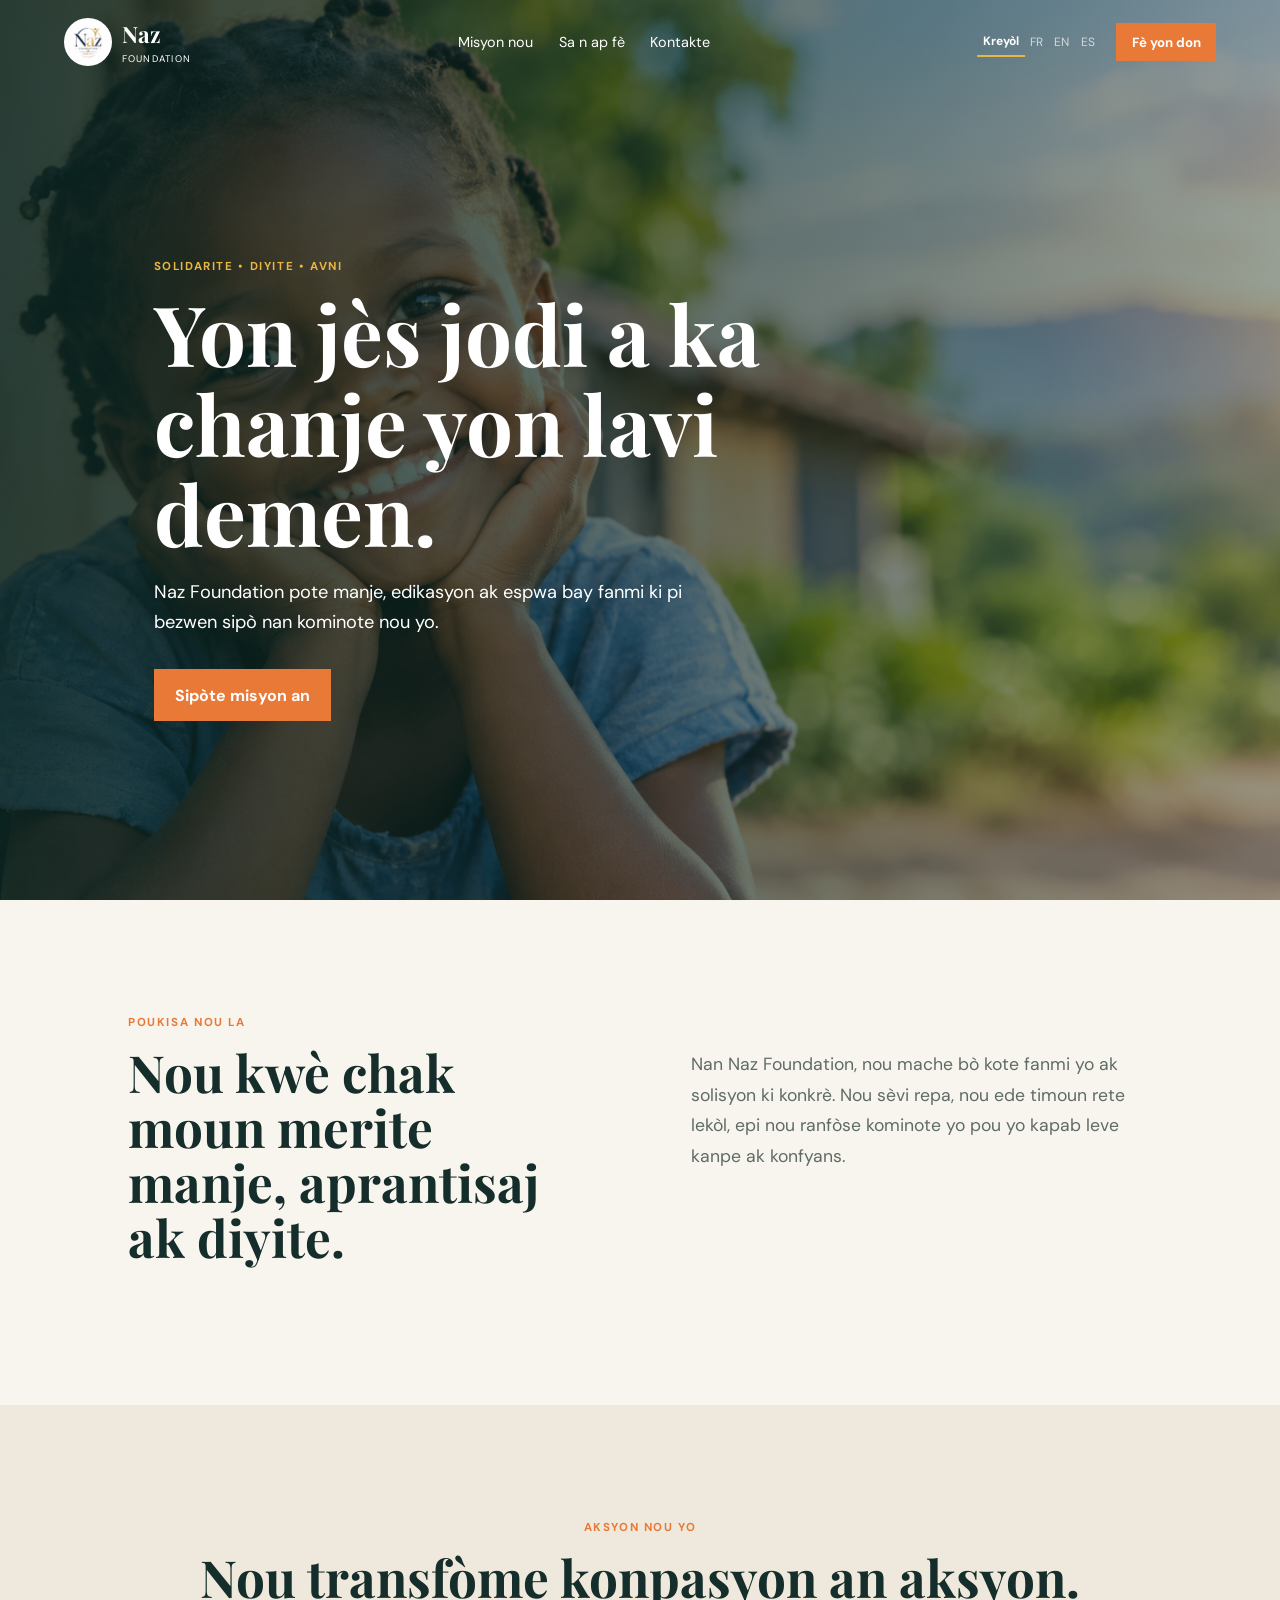
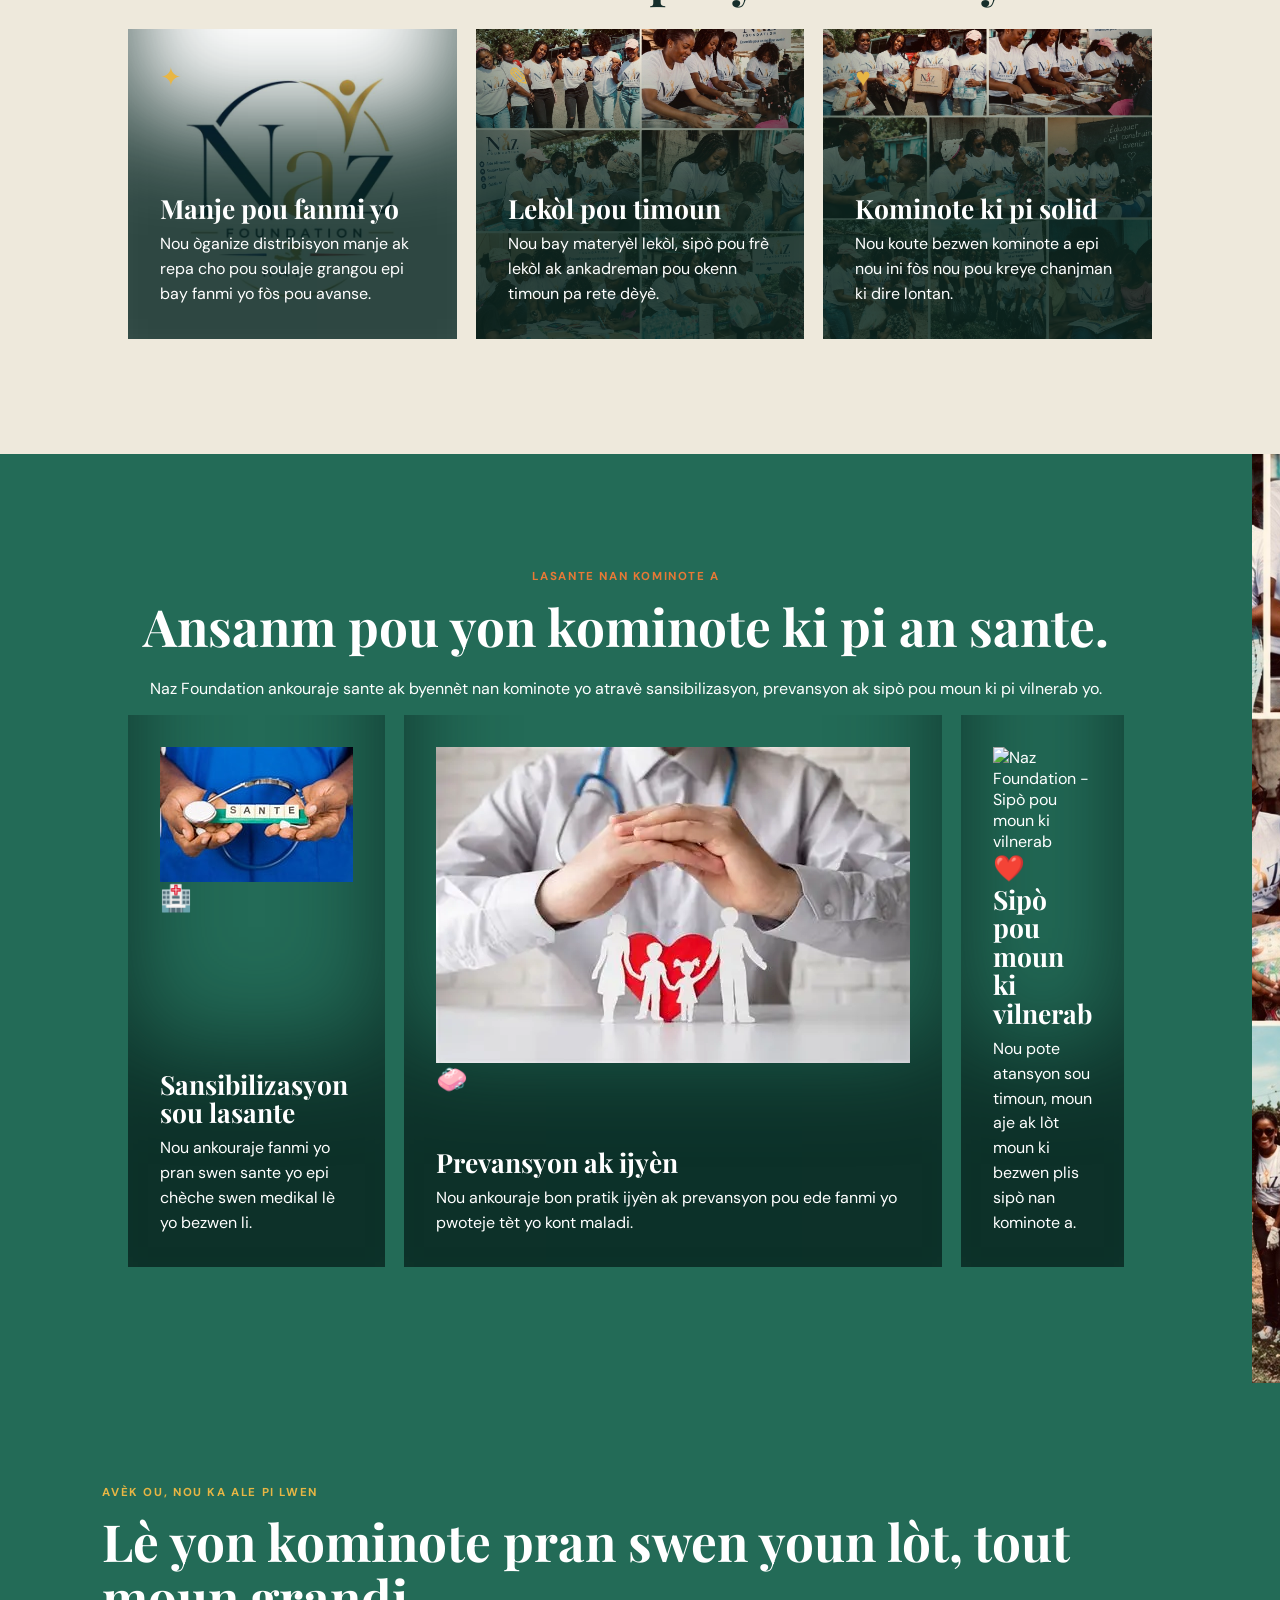
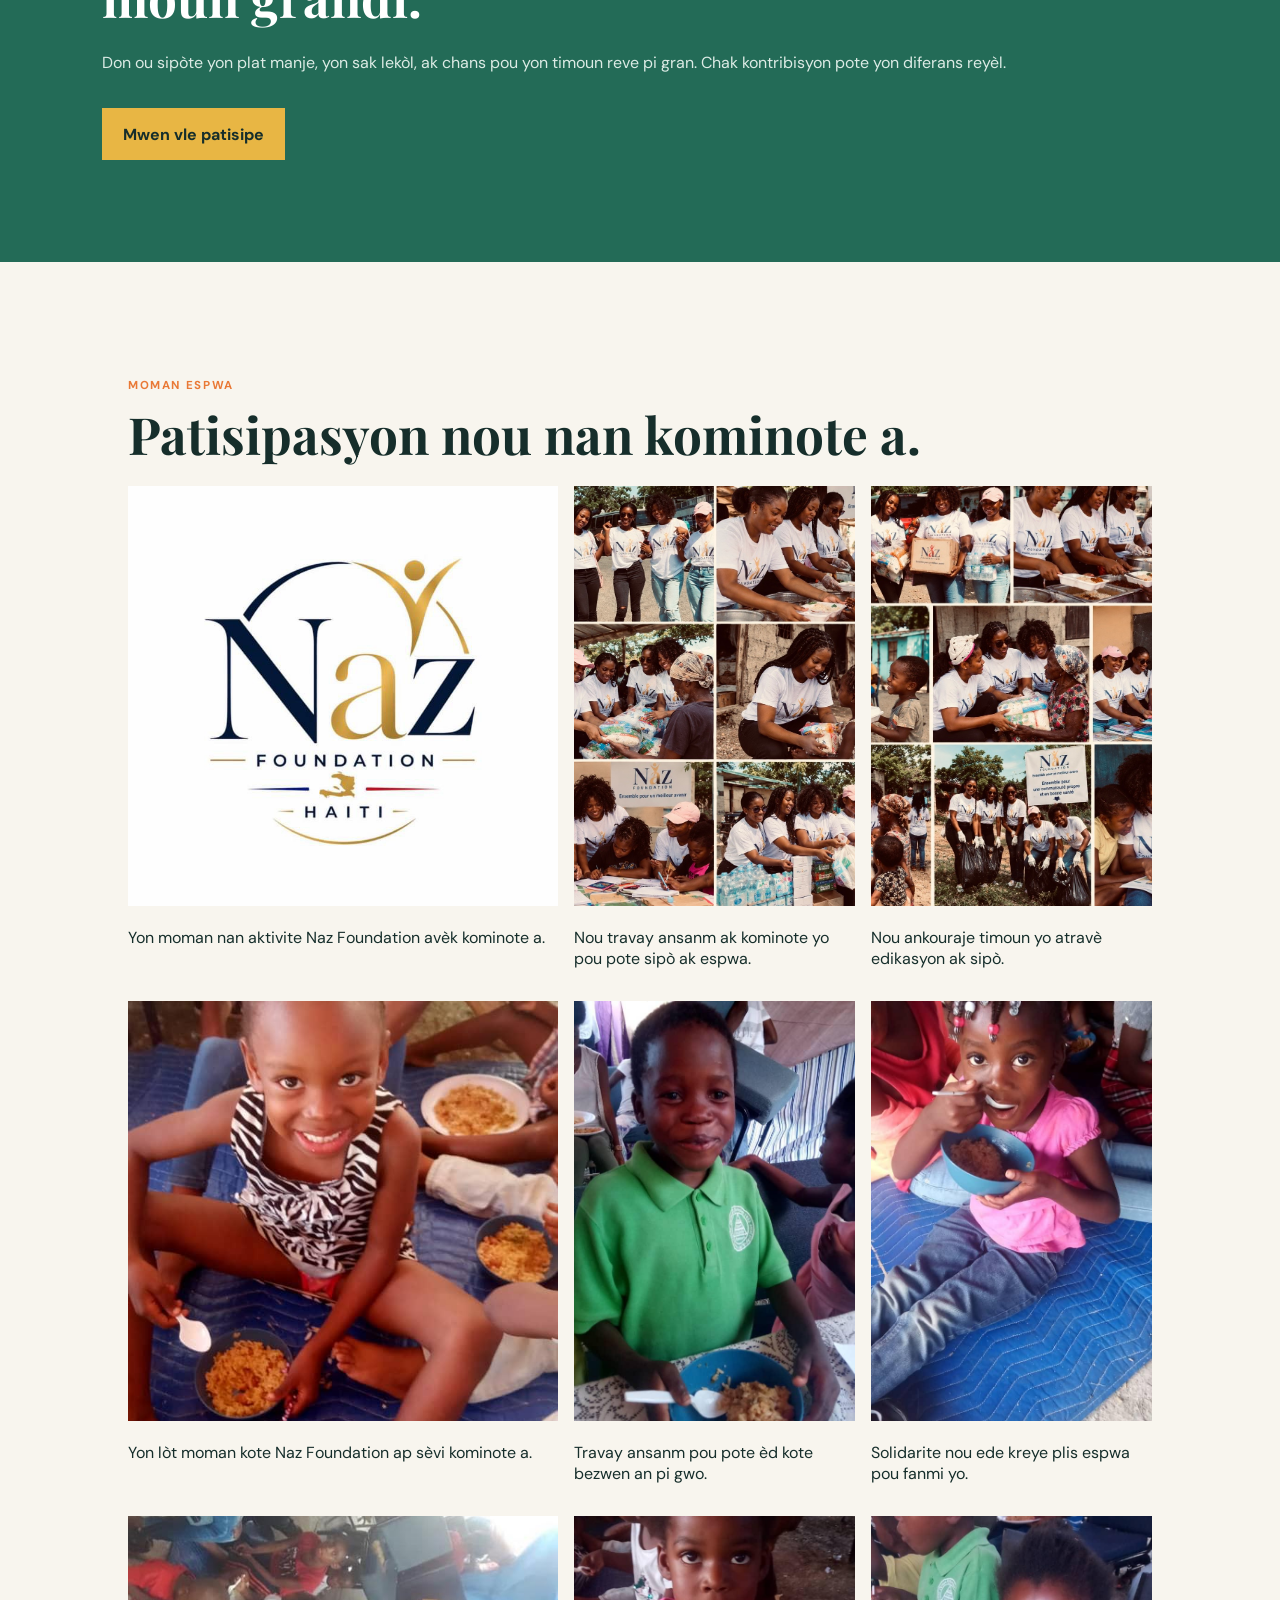
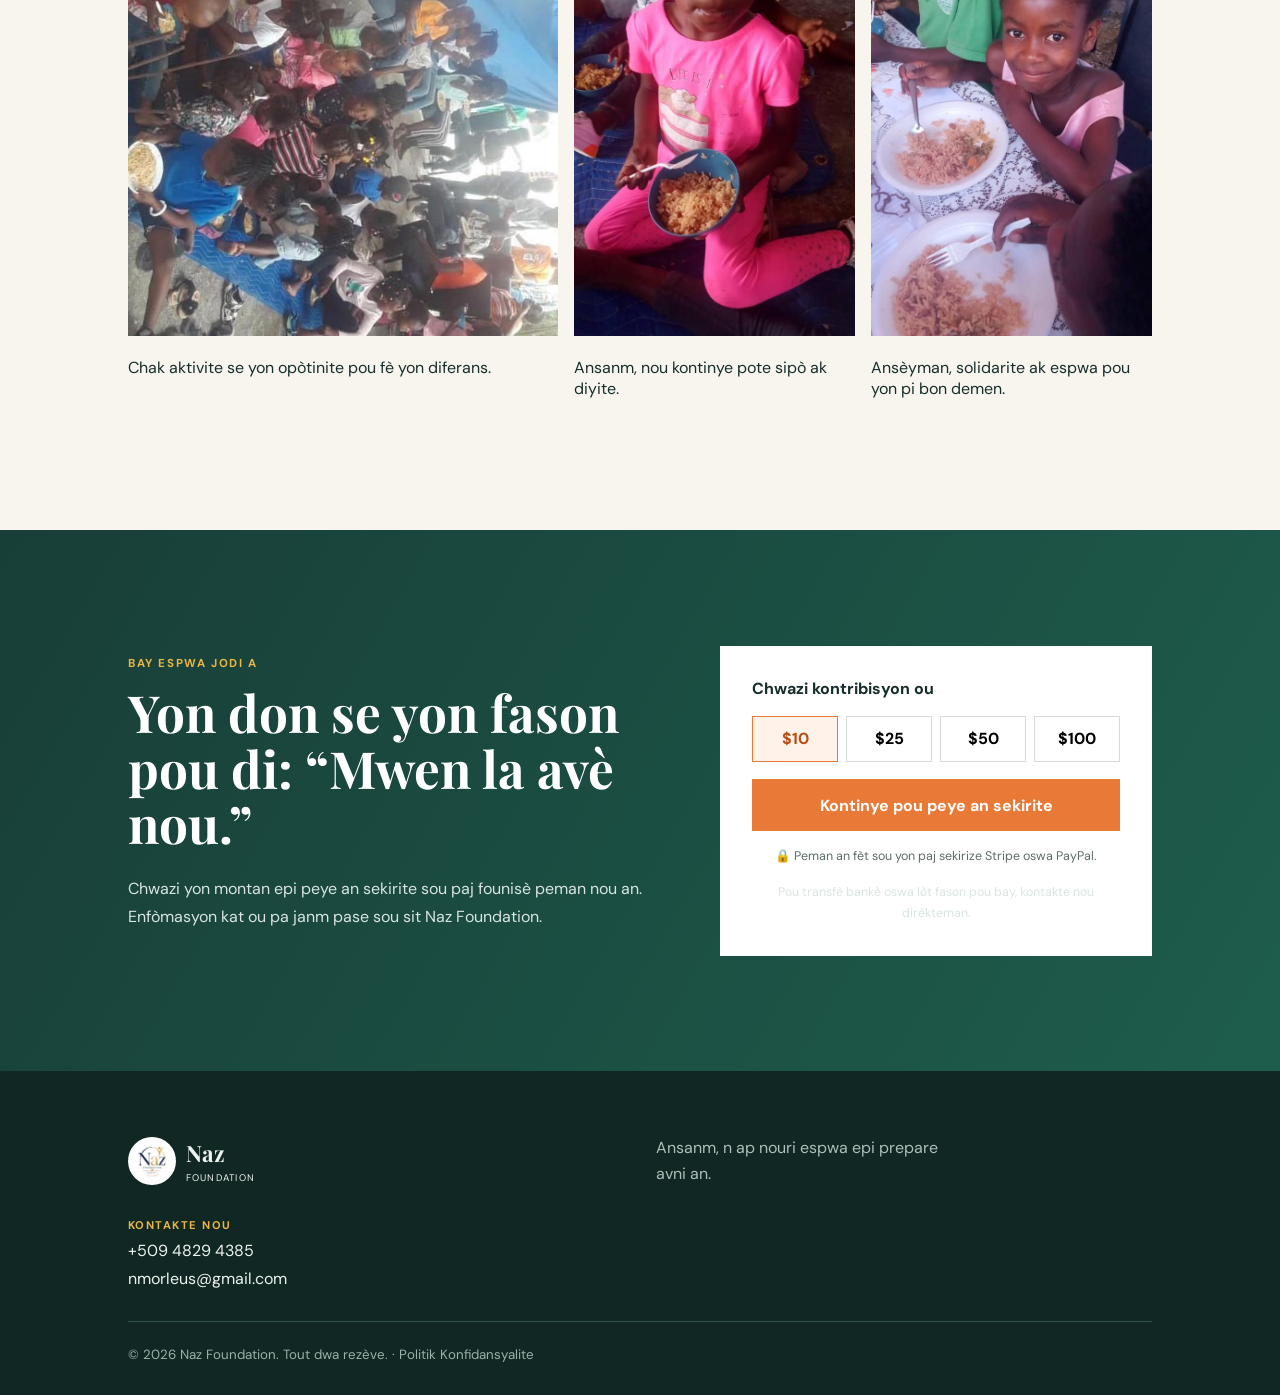
==== ga/index.html @ 0a19016d "Initial commit - Naz Foundation website" ====
<!doctype html>
<html lang="ht">
<head>
  <meta charset="utf-8">
  <meta name="viewport" content="width=device-width,initial-scale=1">

  <meta name="description" content="Naz Foundation pote manje, edikasyon ak espwa nan kominote yo.">

  <title>Naz Foundation | Ansanm n ap bati yon demen miyò</title>

  <link rel="preconnect" href="https://fonts.googleapis.com">
  <link rel="preconnect" href="https://fonts.gstatic.com" crossorigin>

  <link
    href="https://fonts.googleapis.com/css2?family=DM+Sans:wght@400;500;700&family=Playfair+Display:wght@600;700&display=swap"
    rel="stylesheet"
  >

  <link rel="stylesheet" href="styles.css">
  <link rel="stylesheet" href="naz-images.css">
</head>

<body>

  <a class="skip" href="#main" data-i18n="skip">
    Ale nan kontni an
  </a>

  <header>
    <a class="brand" href="#akeyi" aria-label="Naz Foundation">

      <img
        class="brand-logo"
        src="site-images/545974D8-3C29-4AC9-BB40-660DECC2C277.jpeg"
        alt="Logo Naz Foundation"
      >

      <span>
        <strong>Naz</strong>
        <small>Foundation</small>
      </span>

    </a>

    <nav>
      <a href="#misyon" data-i18n="missionNav">Misyon nou</a>
      <a href="#travay" data-i18n="workNav">Sa n ap fè</a>
      <a href="#kontakte" data-i18n="contactNav">Kontakte</a>
    </nav>

    <div class="tools">

      <div class="langs">
        <button class="lang active" data-lang="ht">Kreyòl</button>
        <button class="lang" data-lang="fr">FR</button>
        <button class="lang" data-lang="en">EN</button>
        <button class="lang" data-lang="es">ES</button>
      </div>

      <a class="button small" href="#don" data-i18n="donate">
        Fè yon don
      </a>

    </div>
  </header>


  <main id="main">

    <!-- HERO -->
    <section id="akeyi" class="hero">

      <div>

        <p class="eyebrow" data-i18n="heroOverline">
          SOLIDARITE • DIYITE • AVNI
        </p>

        <h1 data-i18n="heroTitle">
          Yon jès jodi a ka chanje yon lavi demen.
        </h1>

        <p data-i18n="heroText">
          Naz Foundation pote manje, edikasyon ak espwa bay fanmi ki pi bezwen sipò nan kominote nou yo.
        </p>

        <a class="button" href="#don" data-i18n="heroButton">
          Sipòte misyon an
        </a>

      </div>

    </section>


    <!-- MISSION -->
    <section id="misyon" class="section intro">

      <div>

        <p class="eyebrow orange" data-i18n="missionOverline">
          POUKISA NOU LA
        </p>

        <h2 data-i18n="missionTitle">
          Nou kwè chak moun merite manje, aprantisaj ak diyite.
        </h2>

      </div>

      <p data-i18n="missionText">
        Nan Naz Foundation, nou mache bò kote fanmi yo ak solisyon ki konkrè.
        Nou sèvi repa, nou ede timoun rete lekòl, epi nou ranfòse kominote yo
        pou yo kapab leve kanpe ak konfyans.
      </p>

    </section>


    <!-- PROGRAMS -->
    <section id="travay" class="section programs">

      <div class="center">

        <p class="eyebrow orange" data-i18n="workOverline">
          AKSYON NOU YO
        </p>

        <h2 data-i18n="workTitle">
          Nou transfòme konpasyon an aksyon.
        </h2>

      </div>

      <div class="cards">

        <article class="card food">

          <span>✦</span>

          <h3 data-i18n="foodTitle">
            Manje pou fanmi yo
          </h3>

          <p data-i18n="foodText">
            Nou òganize distribisyon manje ak repa cho pou soulaje grangou
            epi bay fanmi yo fòs pou avanse.
          </p>

        </article>


        <article class="card school">

          <span>✎</span>

          <h3 data-i18n="schoolTitle">
            Lekòl pou timoun
          </h3>

          <p data-i18n="schoolText">
            Nou bay materyèl lekòl, sipò pou frè lekòl ak ankadreman pou
            okenn timoun pa rete dèyè.
          </p>

        </article>


        <article class="card community">

          <span>♥</span>

          <h3 data-i18n="communityTitle">
            Kominote ki pi solid
          </h3>

          <p data-i18n="communityText">
            Nou koute bezwen kominote a epi nou ini fòs nou pou kreye
            chanjman ki dire lontan.
          </p>

        </article>

      </div>

    </section>


    <!-- IMPACT -->
    <section class="impact">
      <!-- HEALTH -->
<section id="sante" class="section health">

  <div class="center">
    <p class="eyebrow orange" data-i18n="healthOverline">
      LASANTE NAN KOMINOTE A
    </p>

    <h2 data-i18n="healthTitle">
      Ansanm pou yon kominote ki pi an sante.
    </h2>

    <p data-i18n="healthText">
      Naz Foundation ankouraje sante ak byennèt nan kominote yo
      atravè sansibilizasyon, prevansyon ak sipò pou moun ki pi vilnerab yo.
    </p>
  </div>

  <div class="cards">

    <article class="card">
        <img src="site-images/photo3.jpg" alt="Naz Foundation - Sensibilisation sou lasante">

      <span>🏥</span>

      <h3 data-i18n="healthCard1Title">
        Sansibilizasyon sou lasante
      </h3>

      <p data-i18n="healthCard1Text">
        Nou ankouraje fanmi yo pran swen sante yo epi chèche swen
        medikal lè yo bezwen li.
      </p>
    </article>

    <article class="card">
        <img src="site-images/sante.jpg" alt="Naz Foundation - Prevansyon ak ijyèn">

      <span>🧼</span>

      <h3 data-i18n="healthCard2Title">
        Prevansyon ak ijyèn
      </h3>

      <p data-i18n="healthCard2Text">
        Nou ankouraje bon pratik ijyèn ak prevansyon pou ede fanmi yo
        pwoteje tèt yo kont maladi.
      </p>
    </article>

    <article class="card">
        <img src="site-images/sante2.jpg" alt="Naz Foundation - Sipò pou moun ki vilnerab">

      <span>❤️</span>

      <h3 data-i18n="healthCard3Title">
        Sipò pou moun ki vilnerab
      </h3>

      <p data-i18n="healthCard3Text">
        Nou pote atansyon sou timoun, moun aje ak lòt moun ki bezwen
        plis sipò nan kominote a.
      </p>
    </article>

  </div>

</section>

      <div class="impact-photo"></div>

      <div class="impact-copy">

        <p class="eyebrow" data-i18n="impactOverline">
          AVÈK OU, NOU KA ALE PI LWEN
        </p>

        <h2 data-i18n="impactTitle">
          Lè yon kominote pran swen youn lòt, tout moun grandi.
        </h2>

        <p data-i18n="impactText">
          Don ou sipòte yon plat manje, yon sak lekòl, ak chans pou yon timoun
          reve pi gran. Chak kontribisyon pote yon diferans reyèl.
        </p>

        <a class="button gold" href="#don" data-i18n="impactButton">
          Mwen vle patisipe
        </a>

      </div>

    </section>


    <!-- GALLERY -->
    <section class="section gallery">

      <p class="eyebrow orange" data-i18n="galleryOverline">
        MOMAN ESPWA
      </p>

      <h2 data-i18n="galleryTitle">
        Patisipasyon nou nan kominote a.
      </h2>


      <div>

        <!-- FOTO 1 -->
        <div>
          <img
            src="site-images/545974D8-3C29-4AC9-BB40-660DECC2C277.jpeg"
            alt="Aktivite ak moun nan kominote Naz Foundation"
          >

          <p data-i18n="galleryDesc1">
            Yon moman nan aktivite Naz Foundation avèk kominote a.
          </p>
        </div>


        <!-- FOTO 2 -->
        <div>
          <img
            src="site-images/785704A8-5B59-4780-8D0E-D59AA9C83E83 (1).jpeg"
            alt="Moun nan kominote a pandan yon aktivite Naz Foundation"
          >

          <p data-i18n="galleryDesc2">
            Nou travay ansanm ak kominote yo pou pote sipò ak espwa.
          </p>
        </div>


        <!-- FOTO 3 -->
        <div>
          <img
            src="site-images/95947984-864B-4554-9078-F3564BB40C8C.jpeg"
            alt="Aktivite Naz Foundation ak timoun yo"
          >

          <p data-i18n="galleryDesc3">
            Nou ankouraje timoun yo atravè edikasyon ak sipò.
          </p>
        </div>


        <!-- FOTO 4 -->
        <div>
          <img
            src="naz\site-images\PHOTO-2026-09-17-23-05-04.jpg"
            alt="Momant pandan yon aktivite Naz Foundation"
          >

          <p data-i18n="galleryDesc4">
            Yon lòt moman kote Naz Foundation ap sèvi kominote a.
          </p>
        </div>


        <!-- FOTO 5 -->
        <div>
          <img
            src="naz\site-images\PHOTO-2026-09-17-23-05-06-05.jpg"
            alt="Aktivite ak kominote a pandan travay Naz Foundation"
          >

          <p data-i18n="galleryDesc5">
            Travay ansanm pou pote èd kote bezwen an pi gwo.
          </p>
        </div>


        <!-- FOTO 6 -->
        <div>
          <img
            src="naz\site-images\PHOTO-2026-09-17-23-05-06.jpg"
            alt="Momant solidarite ak moun nan kominote a"
          >

          <p data-i18n="galleryDesc6">
            Solidarite nou ede kreye plis espwa pou fanmi yo.
          </p>
        </div>


        <!-- FOTO 7 -->
        <div>
          <img
            src="naz\site-images\PHOTO-2026-09-17-23-14-52.jpg"
            alt="Aktivite Naz Foundation nan kominote a"
          >

          <p data-i18n="galleryDesc7">
            Chak aktivite se yon opòtinite pou fè yon diferans.
          </p>
        </div>


        <!-- FOTO 8 -->
        <div>
          <img
            src="naz\site-images\PHOTO-2026-09-17-23-05-06.jpg"
            alt="Yon lòt moman pandan aktivite Naz Foundation"
          >

          <p data-i18n="galleryDesc8">
            Ansanm, nou kontinye pote sipò ak diyite.
          </p>
        </div>


        <!-- FOTO 9 -->
        <div>
          <img
            src="naz\site-images\PHOTO-2026-09-17-23-05-07.jpg"
            alt="Moman espwa ak solidarite nan kominote a"
          >

          <p data-i18n="galleryDesc9">
            Ansèyman, solidarite ak espwa pou yon pi bon demen.
          </p>
        </div>

      </div>

    </section>


    <!-- DONATION -->
    <section id="don" class="section donate">

      <div>

        <p class="eyebrow" data-i18n="donationOverline">
          BAY ESPWA JODI A
        </p>

        <h2 data-i18n="donationTitle">
          Yon don se yon fason pou di:
          “Mwen la avè nou.”
        </h2>

        <p data-i18n="donationText">
          Chwazi yon montan epi peye an sekirite sou paj founisè peman nou an.
          Enfòmasyon kat ou pa janm pase sou sit Naz Foundation.
        </p>

      </div>


      <div class="donate-box">

        <b data-i18n="amountTitle">
          Chwazi kontribisyon ou
        </b>

        <div class="amounts">

          <button class="amount active">$10</button>
          <button class="amount">$25</button>
          <button class="amount">$50</button>
          <button class="amount">$100</button>

        </div>


        <a
          id="payment-link"
          class="button"
          href="https://www.paypal.me/MorleusNazaire"
          target="_blank"
          rel="noopener"
          data-i18n="paymentButton"
        >
          Kontinye pou peye an sekirite
        </a>


        <small data-i18n="secure">
          🔒 Peman an fèt sou yon paj sekirize Stripe oswa PayPal.
        </small>


        <p data-i18n="transfer">
          Pou transfè bankè oswa lòt fason pou bay, kontakte nou dirèkteman.
        </p>

      </div>

    </section>

  </main>


  <!-- FOOTER -->
  <footer id="kontakte">

    <div class="brand">

      <img
        class="brand-logo"
        src="site-images/545974D8-3C29-4AC9-BB40-660DECC2C277.jpeg"
        alt="Logo Naz Foundation"
      >

      <span>
        <strong>Naz</strong>
        <small>Foundation</small>
      </span>

    </div>


    <p data-i18n="footer">
      Ansanm, n ap nouri espwa epi prepare avni an.
    </p>


    <address>

      <b data-i18n="contact">
        KONTAKTE NOU
      </b>

      <a href="tel:+50948294385">
        +509 4829 4385
      </a>

      <a href="mailto:nmorleus@gmail.com">
        nmorleus@gmail.com
      </a>

    </address>


    <small>

      © <span id="year"></span> Naz Foundation.

      <span data-i18n="rights">
        Tout dwa rezève.
      </span>

      ·

      <a href="privacy.html">
        Politik Konfidansyalite
      </a>

    </small>

  </footer>


  <script src="script.js"></script>
  <script src="fix-images.js"></script>

</body>
</html>
---- ga/styles.css ----
:root {
  --ink: #162e2b;
  --cream: #f8f5ee;
  --orange: #e97936;
  --green: #236b57;
  --gold: #e8b644;
  --white: #fff;
  --muted: #5f6b66;
}

* {
  box-sizing: border-box;
}

html {
  scroll-behavior: smooth;
}

body {
  margin: 0;
  background: var(--cream);
  color: var(--ink);
  font-family: "DM Sans", sans-serif;
}

a {
  color: inherit;
  text-decoration: none;
}

h1,
h2,
h3 {
  font-family: "Playfair Display", serif;
  line-height: 1.08;
}

h1 {
  font-size: clamp(3.2rem, 6.5vw, 6rem);
  margin: 0 0 1.2rem;
}

h2 {
  font-size: clamp(2.25rem, 4vw, 4rem);
  margin: 0 0 1.5rem;
}

.skip {
  position: absolute;
  left: -999px;
}

.skip:focus {
  left: 1rem;
  top: 1rem;
  background: white;
  padding: 1rem;
  z-index: 5;
}

header {
  min-height: 84px;
  position: absolute;
  z-index: 2;
  width: 100%;
  padding: 0 clamp(1.25rem, 5vw, 5rem);
  display: flex;
  align-items: center;
  justify-content: space-between;
  color: white;
  gap: 1rem;
}

.brand {
  display: flex;
  align-items: center;
  gap: 0.6rem;
}

.brand-logo {
  width: 48px;
  height: 48px;
  object-fit: cover;
  border-radius: 50%;
}

.brand strong {
  display: block;
  font: 700 1.4rem "Playfair Display", serif;
}

.brand small {
  display: block;
  text-transform: uppercase;
  letter-spacing: 0.13em;
  font-size: 0.6rem;
  margin-top: 0.15rem;
}

nav {
  display: flex;
  gap: 1.6rem;
  font-size: 0.9rem;
}

.tools {
  display: flex;
  align-items: center;
  gap: 1rem;
}

.langs {
  display: flex;
  align-items: center;
}

.lang {
  border: 0;
  background: transparent;
  color: white;
  padding: 0.35rem;
  font: inherit;
  font-size: 0.75rem;
  opacity: 0.7;
  cursor: pointer;
}

.lang.active {
  opacity: 1;
  font-weight: 700;
  border-bottom: 2px solid var(--gold);
}

.button {
  display: inline-block;
  background: var(--orange);
  border: 1px solid var(--orange);
  color: #fff;
  padding: 0.9rem 1.25rem;
  font-weight: 700;
  transition: 0.2s;
}

.button:hover {
  transform: translateY(-2px);
  background: #cb5e23;
}

.small {
  padding: 0.6rem 0.9rem;
  font-size: 0.83rem;
}

.hero {
  min-height: 720px;
  min-height: 100svh;
  padding: 160px clamp(1.5rem, 12vw, 12rem) 80px;
  display: flex;
  align-items: center;
  color: white;
  background:
    linear-gradient(
      90deg,
      rgba(11, 38, 34, 0.88),
      rgba(11, 38, 34, 0.42)
    ),
    url("https://images.unsplash.com/photo-1489493585363-d694e7d1e0e2?auto=format&fit=crop&w=2200&q=90")
    center / cover;
}

.hero > div {
  max-width: 700px;
}

.hero p:not(.eyebrow) {
  font-size: 1.14rem;
  line-height: 1.65;
  max-width: 570px;
  margin-bottom: 2rem;
}

.eyebrow {
  font-size: 0.72rem;
  font-weight: 700;
  letter-spacing: 0.14em;
  color: var(--gold);
  margin: 0 0 0.9rem;
}

.orange {
  color: var(--orange);
}

.section {
  padding: clamp(4.5rem, 9vw, 8.5rem)
    clamp(1.25rem, 10vw, 10rem);
}

.intro {
  display: grid;
  grid-template-columns: 1fr 1fr;
  gap: clamp(2rem, 8vw, 10rem);
}

.intro > p {
  padding-top: 1rem;
  font-size: 1.1rem;
  line-height: 1.75;
  color: var(--muted);
}

.programs {
  background: #eee9dc;
}

.center {
  text-align: center;
}

.cards {
  display: grid;
  grid-template-columns: repeat(3, 1fr);
  gap: 1.2rem;
}

.card {
  min-height: 310px;
  padding: 2rem;
  color: white;
  display: flex;
  flex-direction: column;
  justify-content: flex-end;
  background-size: cover;
  background-position: center;
  box-shadow: inset 0 -220px 100px rgba(9, 39, 33, 0.85);
}

.card span {
  color: var(--gold);
  font-size: 1.6rem;
  margin-bottom: auto;
}

.card h3 {
  font-size: 1.65rem;
  margin: 0 0 0.6rem;
}

.card p {
  line-height: 1.55;
  margin: 0;
}

.food {
  background-image:
    url("https://images.unsplash.com/photo-1593113598332-cd288d649433?auto=format&fit=crop&w=900&q=85");
}

.school {
  background-image:
    url("https://images.unsplash.com/photo-1509062522246-3755977927d7?auto=format&fit=crop&w=900&q=85");
}

.community {
  background-image:
    url("https://images.unsplash.com/photo-1559027615-cd4628902d4a?auto=format&fit=crop&w=900&q=85");
}

.impact {
  display: grid;
  grid-template-columns: 1fr 1fr;
  background: var(--green);
  color: white;
}

.impact-photo {
  min-height: 560px;
  background:
    url("https://images.unsplash.com/photo-1502086223501-7ea6ecd79368?auto=format&fit=crop&w=1200&q=90")
    center / cover;
}

.impact-copy {
  padding: clamp(4rem, 8vw, 8rem);
  align-self: center;
}

.impact-copy > p:not(.eyebrow) {
  color: #dcebe5;
  line-height: 1.7;
}

.gold {
  background: var(--gold);
  border-color: var(--gold);
  color: var(--ink);
  margin-top: 1rem;
}

.gallery > div {
  display: grid;
  grid-template-columns: 1.3fr 0.85fr 0.85fr;
  gap: 1rem;
}

.gallery img {
  height: 310px;
  width: 100%;
  object-fit: cover;
}

.gallery img:first-child {
  height: 420px;
}

.donate {
  background: linear-gradient(120deg, #183e38, #1e5d4c);
  color: white;
  display: grid;
  grid-template-columns: 1.1fr 0.9fr;
  gap: 4rem;
  align-items: center;
}

.donate > div > p:not(.eyebrow) {
  line-height: 1.7;
  color: #d9e5e1;
}

.donate-box {
  background: white;
  color: var(--ink);
  padding: 2rem;
}

.amounts {
  display: grid;
  grid-template-columns: repeat(4, 1fr);
  gap: 0.5rem;
  margin: 1.1rem 0;
}

.amount {
  background: white;
  border: 1px solid #d6ddd9;
  padding: 0.7rem;
  font: 700 1rem "DM Sans", sans-serif;
  cursor: pointer;
}

.amount.active,
.amount:hover {
  background: #fff2e9;
  border-color: var(--orange);
  color: #b64e15;
}

.donate-box .button {
  display: block;
  text-align: center;
}

.donate-box small,
.donate-box p {
  display: block;
  text-align: center;
  color: var(--muted);
  font-size: 0.78rem;
  line-height: 1.5;
  margin: 1rem 0 0;
}

footer {
  background: #102723;
  color: #edf3ef;
  padding: 4rem clamp(1.25rem, 10vw, 10rem) 2rem;
  display: grid;
  grid-template-columns: 1fr 1fr;
  gap: 2rem;
}

footer > p {
  color: #adbfba;
  max-width: 290px;
  line-height: 1.6;
  margin: 0;
}

address {
  font-style: normal;
  display: flex;
  flex-direction: column;
  align-items: flex-start;
  gap: 0.45rem;
}

address b {
  color: var(--gold);
  font-size: 0.7rem;
  letter-spacing: 0.13em;
}

footer > small {
  grid-column: 1 / -1;
  border-top: 1px solid #31504a;
  padding-top: 1.5rem;
  color: #9bb0a9;
}

/* TABLET */
@media (max-width: 850px) {
  header {
    height: auto;
    padding: 1rem 1.25rem;
    flex-wrap: wrap;
    background: rgba(11, 38, 34, 0.65);
  }

  nav {
    order: 3;
    width: 100%;
    justify-content: space-between;
    gap: 0.5rem;
    font-size: 0.78rem;
  }

  .langs {
    display: flex;
  }

  .tools {
    margin-left: auto;
  }

  .hero {
    padding: 180px 1.5rem 5rem;
  }

  .hero h1 {
    font-size: clamp(2.8rem, 10vw, 4.5rem);
  }

  .intro,
  .impact,
  .donate {
    grid-template-columns: 1fr;
  }

  .cards {
    grid-template-columns: 1fr;
  }

  .card {
    min-height: 360px;
  }

  .impact-photo {
    min-height: 360px;
  }

  .gallery > div {
    grid-template-columns: 1fr 1fr;
  }

  .gallery img:first-child {
    grid-column: 1 / -1;
    height: 330px;
  }

  .gallery img {
    height: 220px;
  }

  footer {
    grid-template-columns: 1fr;
  }

  footer > small {
    grid-column: auto;
  }
}

/* PHONE */
@media (max-width: 600px) {
  header {
    position: absolute;
    padding: 0.8rem 1rem;
  }

  .brand-logo {
    width: 42px;
    height: 42px;
  }

  .brand strong {
    font-size: 1.15rem;
  }

  nav {
    font-size: 0.72rem;
  }

  .langs {
    gap: 0;
  }

  .lang {
    padding: 0.25rem;
    font-size: 0.68rem;
  }

  .small {
    display: none;
  }

  .hero {
    min-height: 100svh;
    padding: 170px 1.25rem 4rem;
  }

  .hero h1 {
    font-size: clamp(2.6rem, 12vw, 3.5rem);
  }

  .hero p:not(.eyebrow) {
    font-size: 1rem;
  }

  .section {
    padding: 4.5rem 1.25rem;
  }

  h2 {
    font-size: clamp(2rem, 9vw, 3rem);
  }

  .gallery > div {
    grid-template-columns: 1fr;
  }

  .gallery img,
  .gallery img:first-child {
    height: 260px;
    grid-column: auto;
  }

  .amounts {
    grid-template-columns: repeat(2, 1fr);
  }

  .donate {
    gap: 2rem;
  }

  .donate-box {
    padding: 1.25rem;
  }

  .impact-copy {
    padding: 4rem 1.25rem;
  }

  footer {
    padding: 3rem 1.25rem 1.5rem;
  }
}

/* VERY SMALL PHONES */
@media (max-width: 380px) {
  nav {
    font-size: 0.65rem;
  }

  .lang {
    font-size: 0.62rem;
  }

  .hero h1 {
    font-size: 2.5rem;
  }

  .hero {
    padding-top: 155px;
  }
}
---- ga/naz-images.css ----
.hero { background-image: linear-gradient(90deg, rgba(11,38,34,.88), rgba(11,38,34,.42)), url("site-images/7C07EDAA-C18F-4CB9-94B4-92A5ADC881DE (1).png"); }
.food { background-image: url("site-images/545974D8-3C29-4AC9-BB40-660DECC2C277.jpeg"); }
.school { background-image: url("site-images/785704A8-5B59-4780-8D0E-D59AA9C83E83 (1).jpeg"); }
.community { background-image: url("site-images/95947984-864B-4554-9078-F3564BB40C8C.jpeg"); }
.impact-photo { background-image: url("site-images/95947984-864B-4554-9078-F3564BB40C8C.jpeg"); background-position: center; }
.brand-logo { width: 48px; height: 48px; object-fit: contain; border-radius: 50%; background: white; padding: 2px; }
@media (max-width: 850px) {
  .langs { display: flex; }
  .lang { display: inline-block; }
}
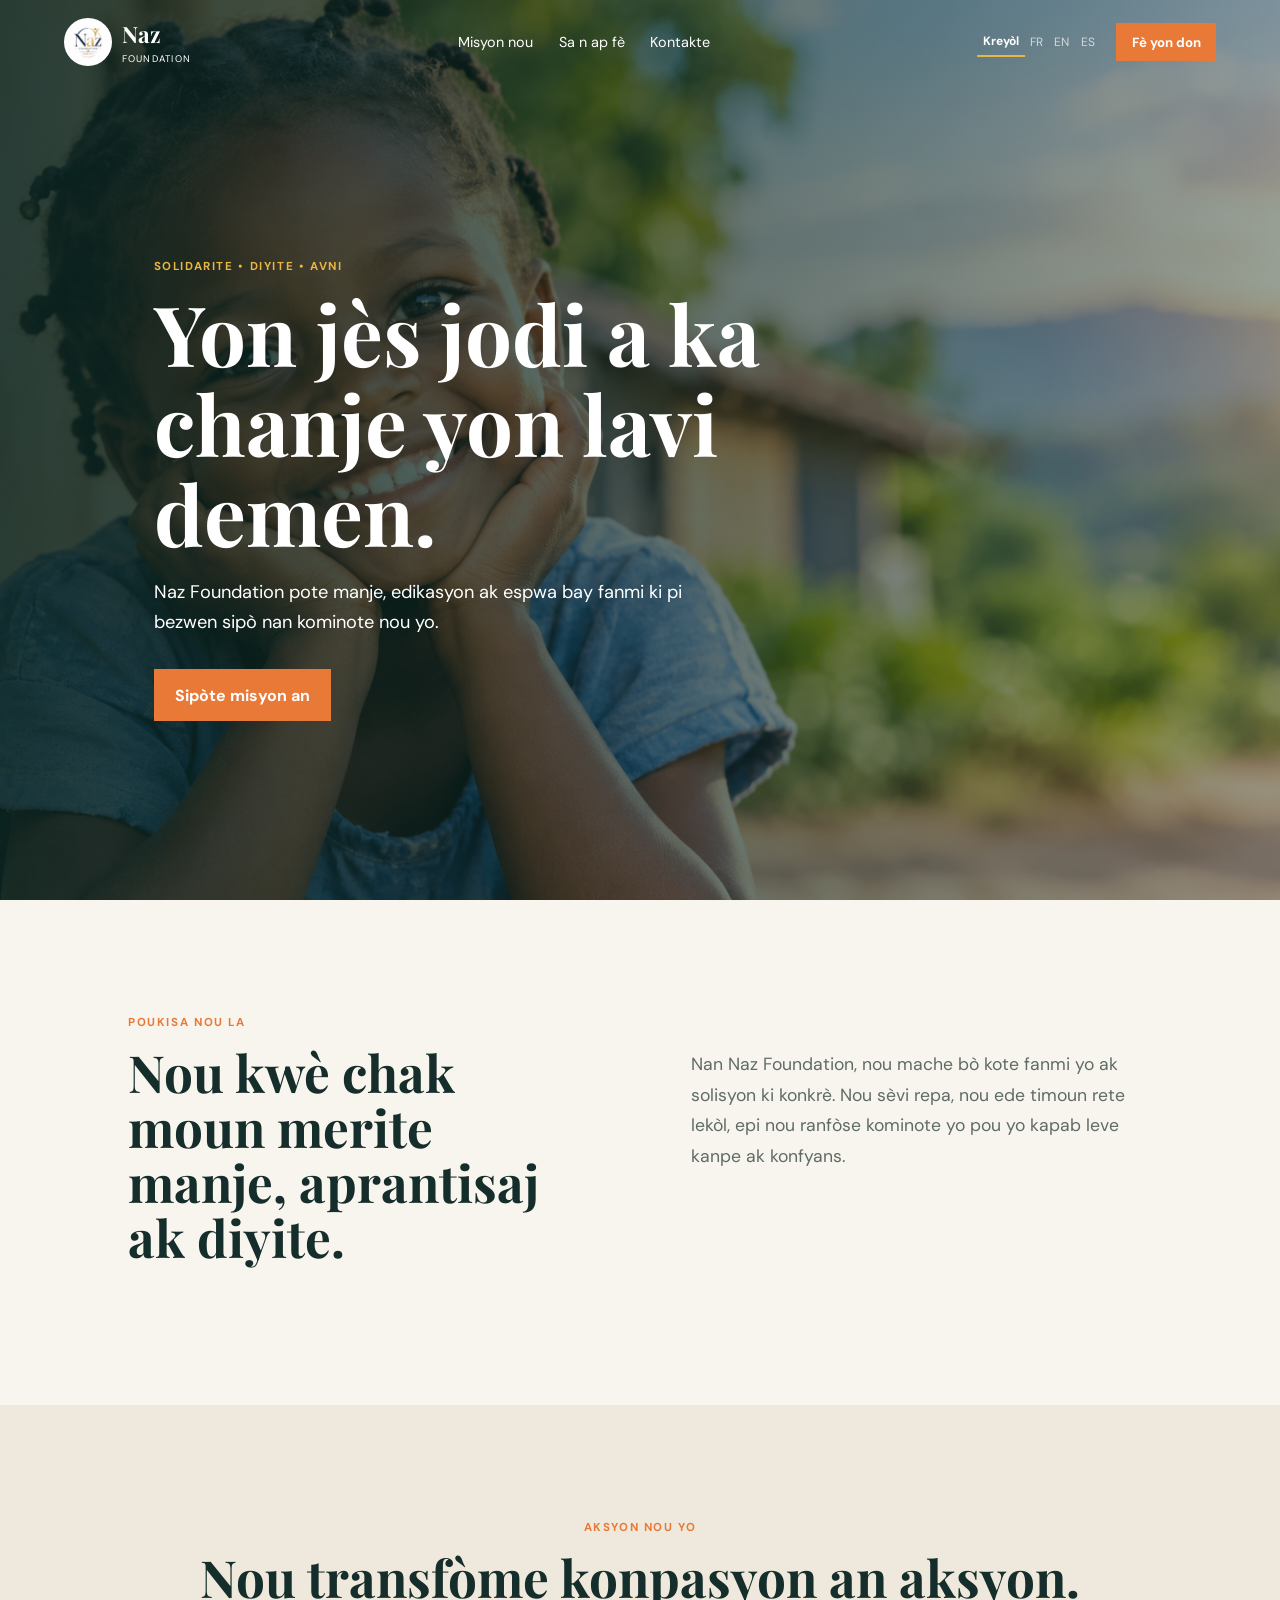
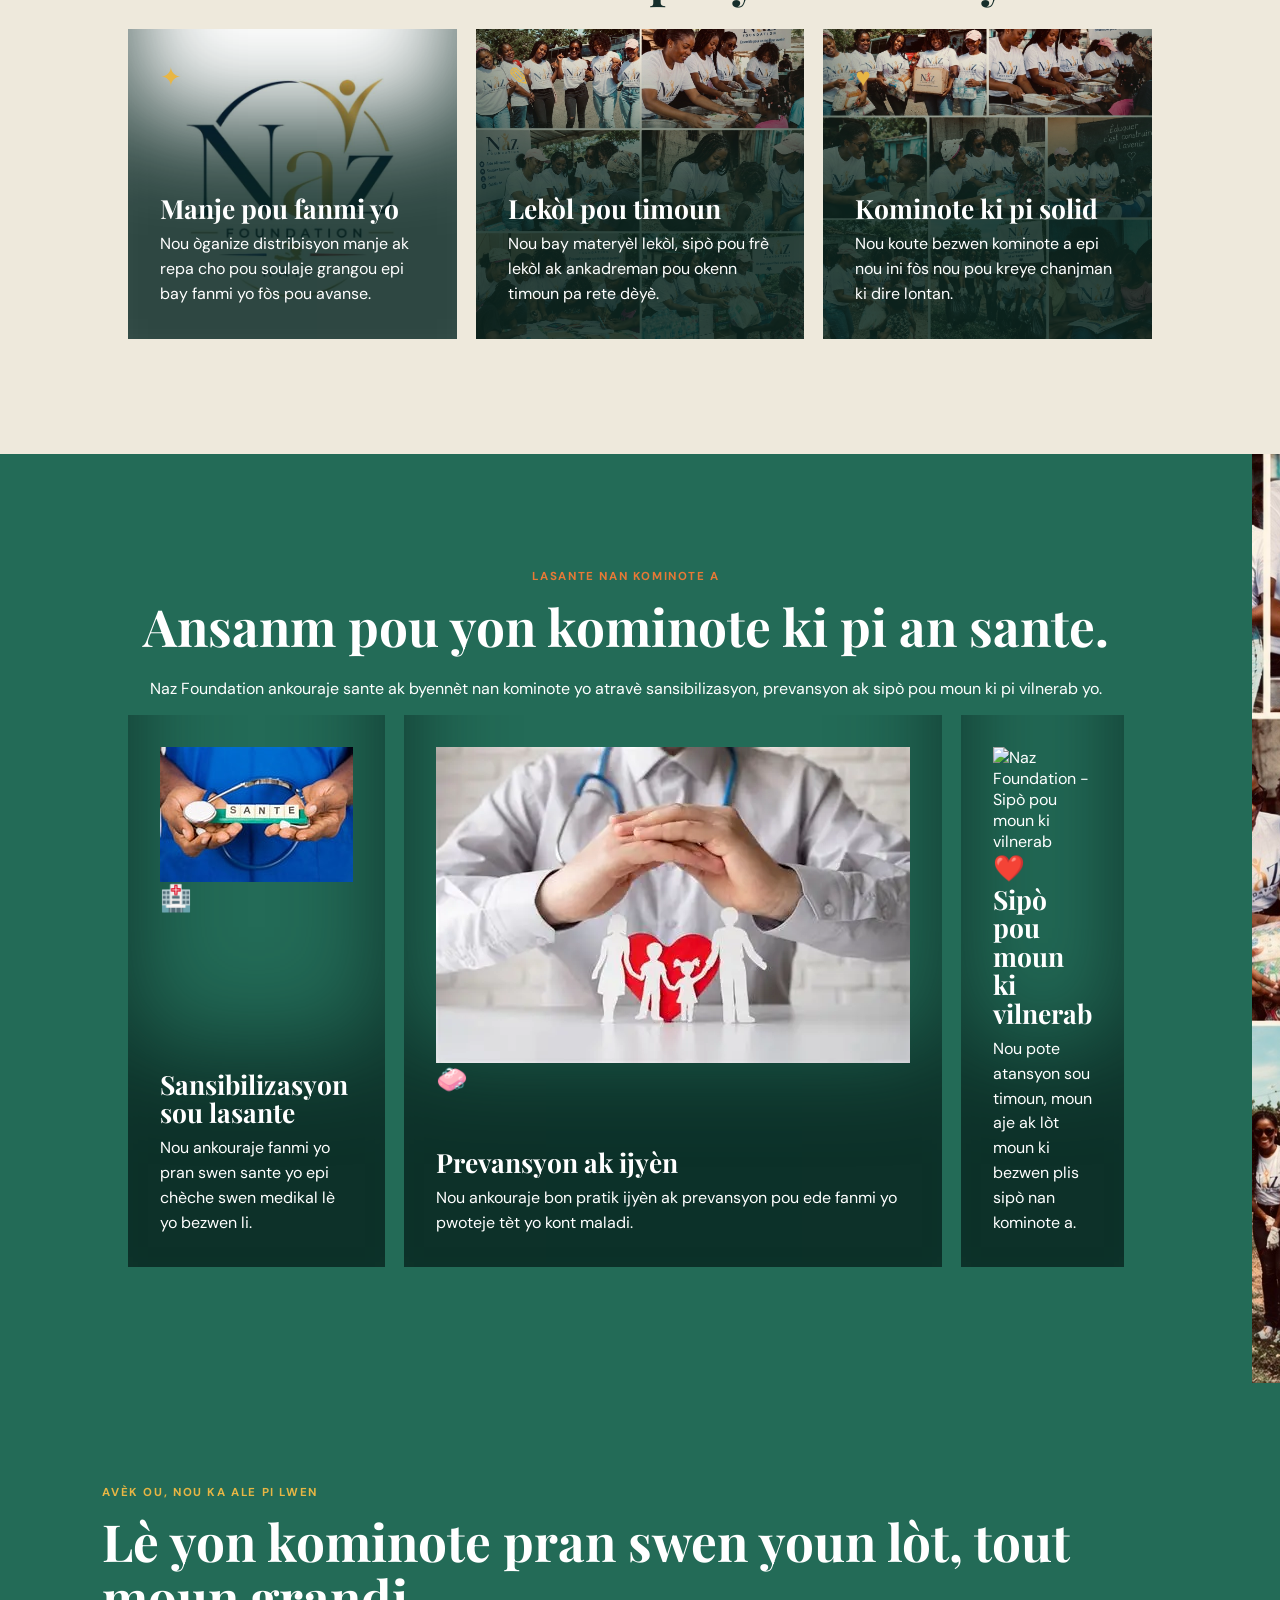
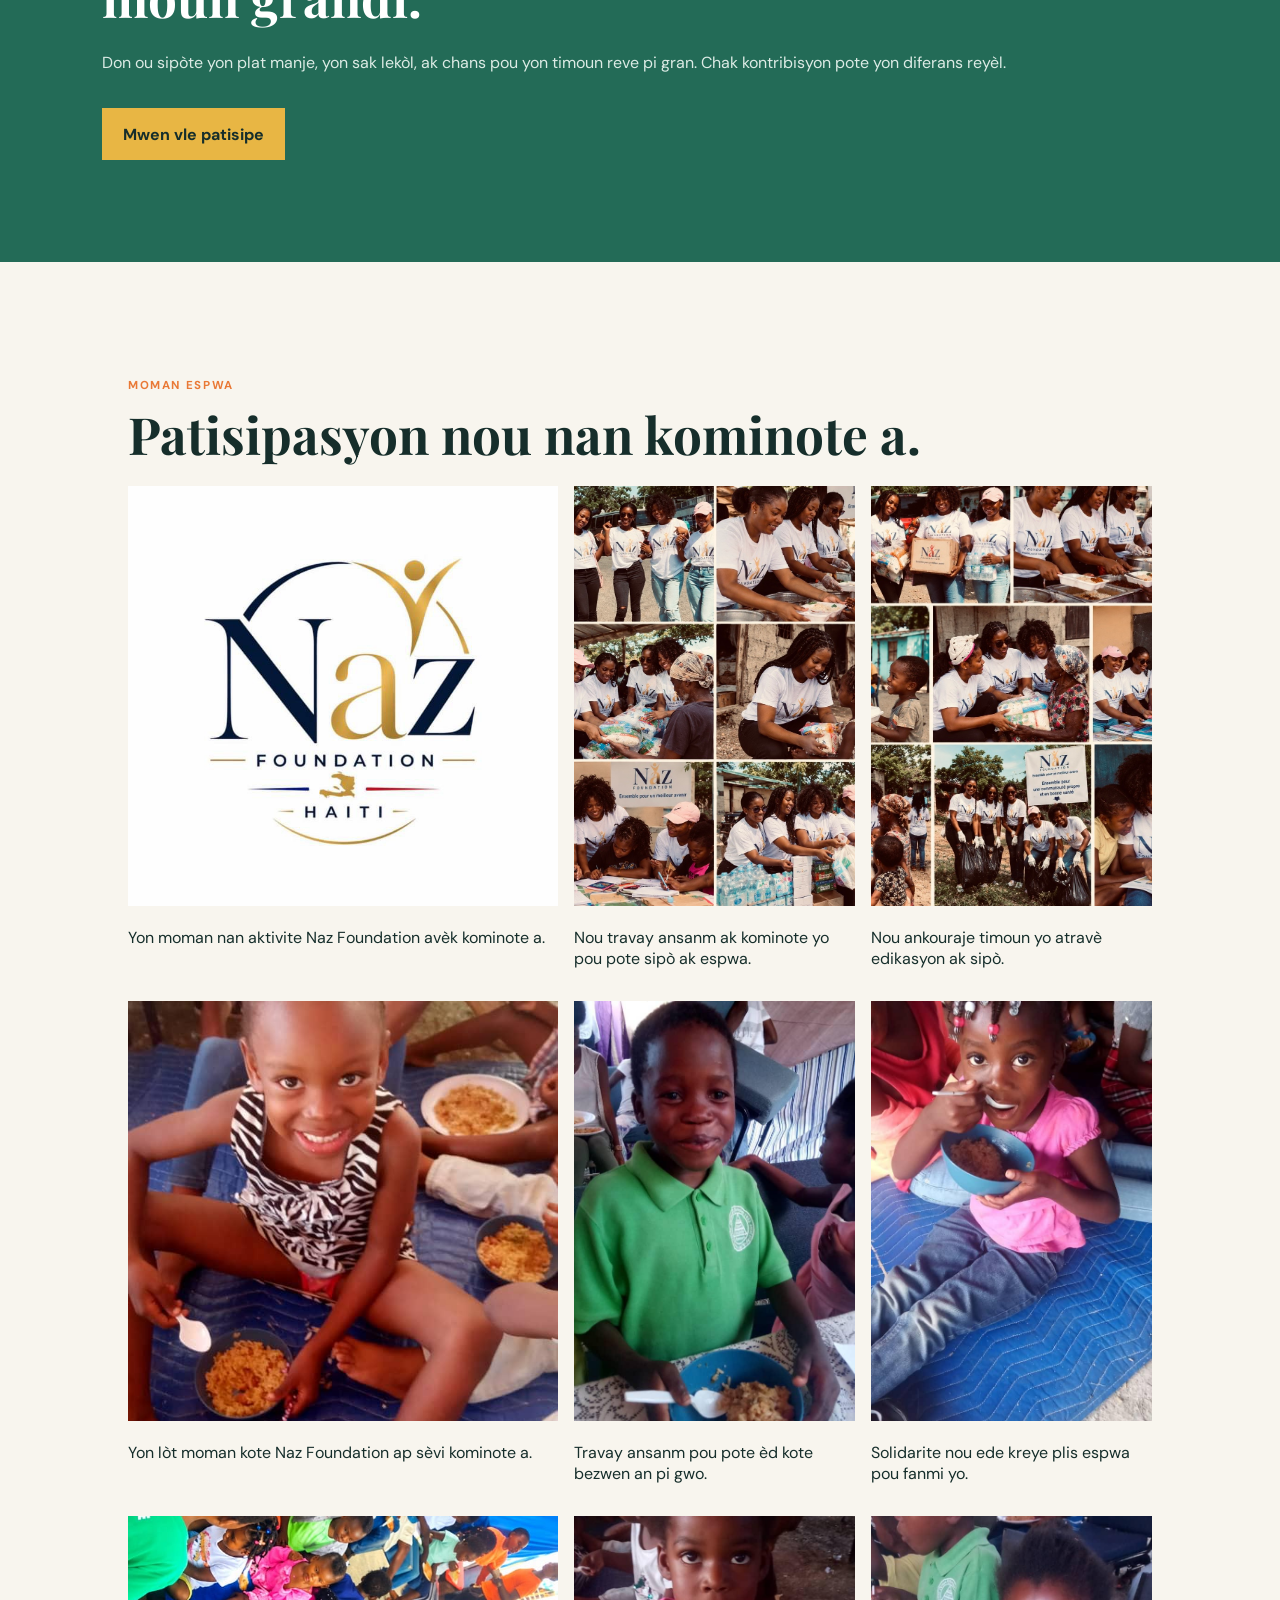
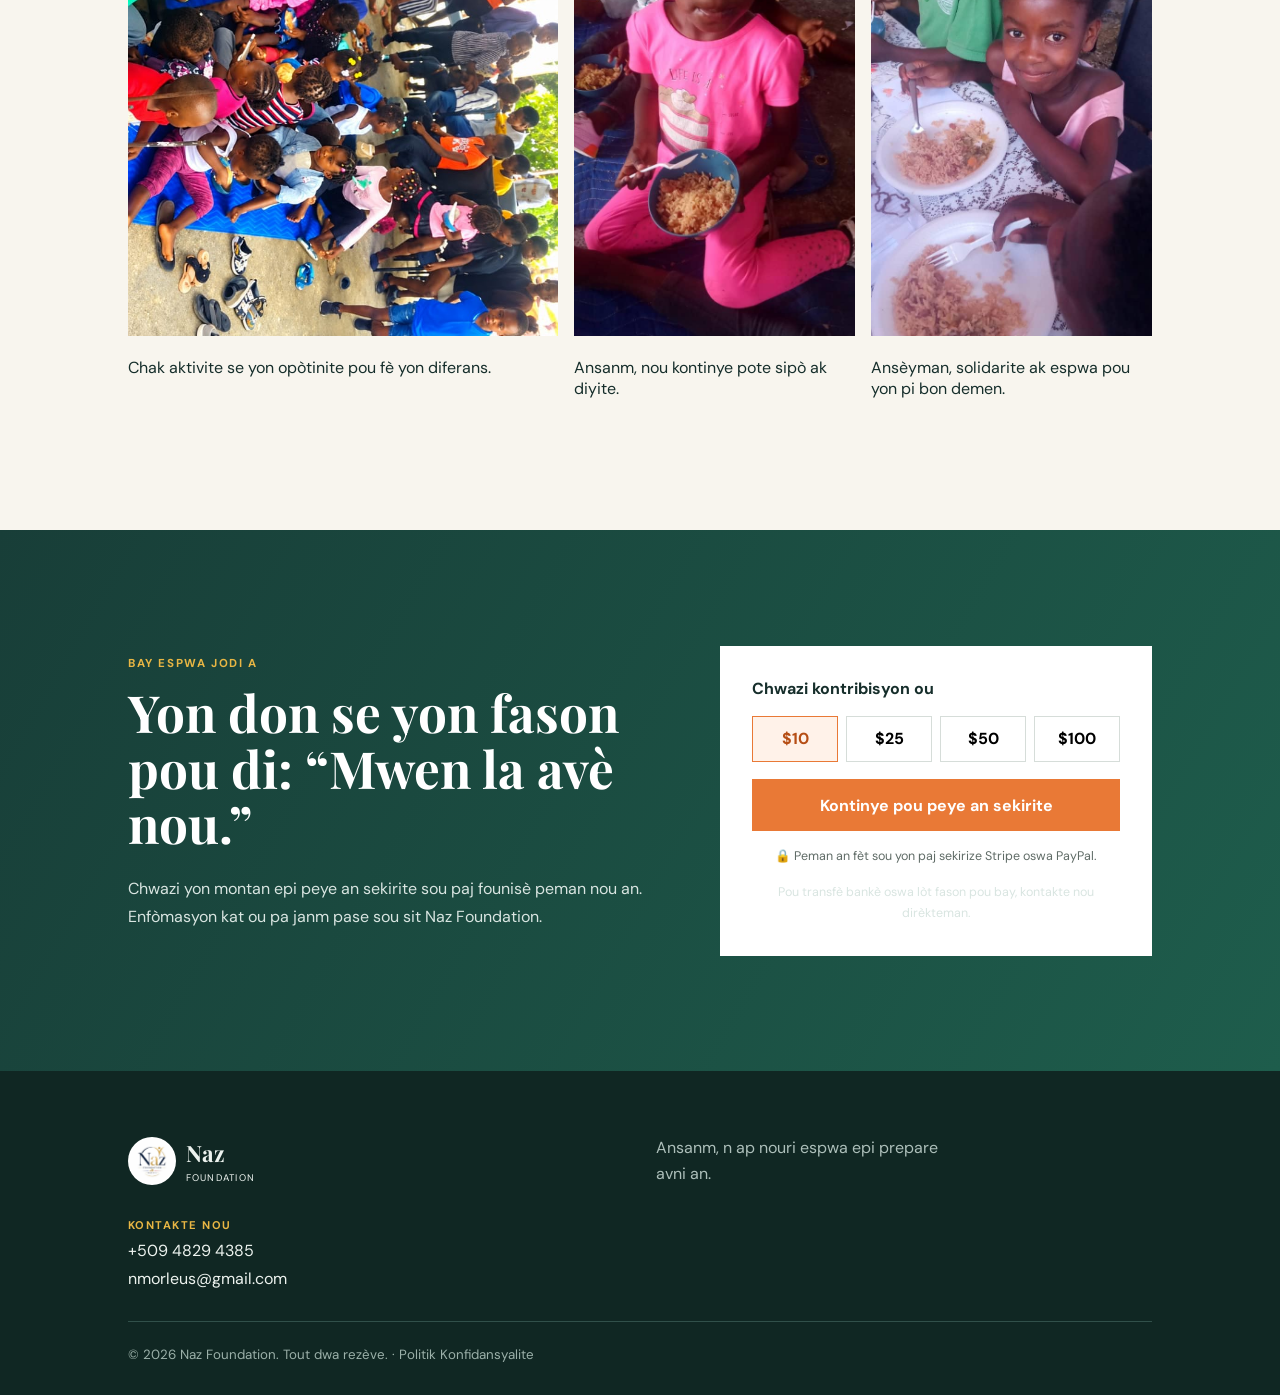
==== commit d971f3a9: "Add new images" ====
--- a/ga/index.html
+++ b/ga/index.html
@@ -378,7 +378,7 @@
         <!-- FOTO 7 -->
         <div>
           <img
-            src="naz\site-images\PHOTO-2026-09-17-23-14-52.jpg"
+            src="site-images\photo.jpg"
             alt="Aktivite Naz Foundation nan kominote a"
           >
 
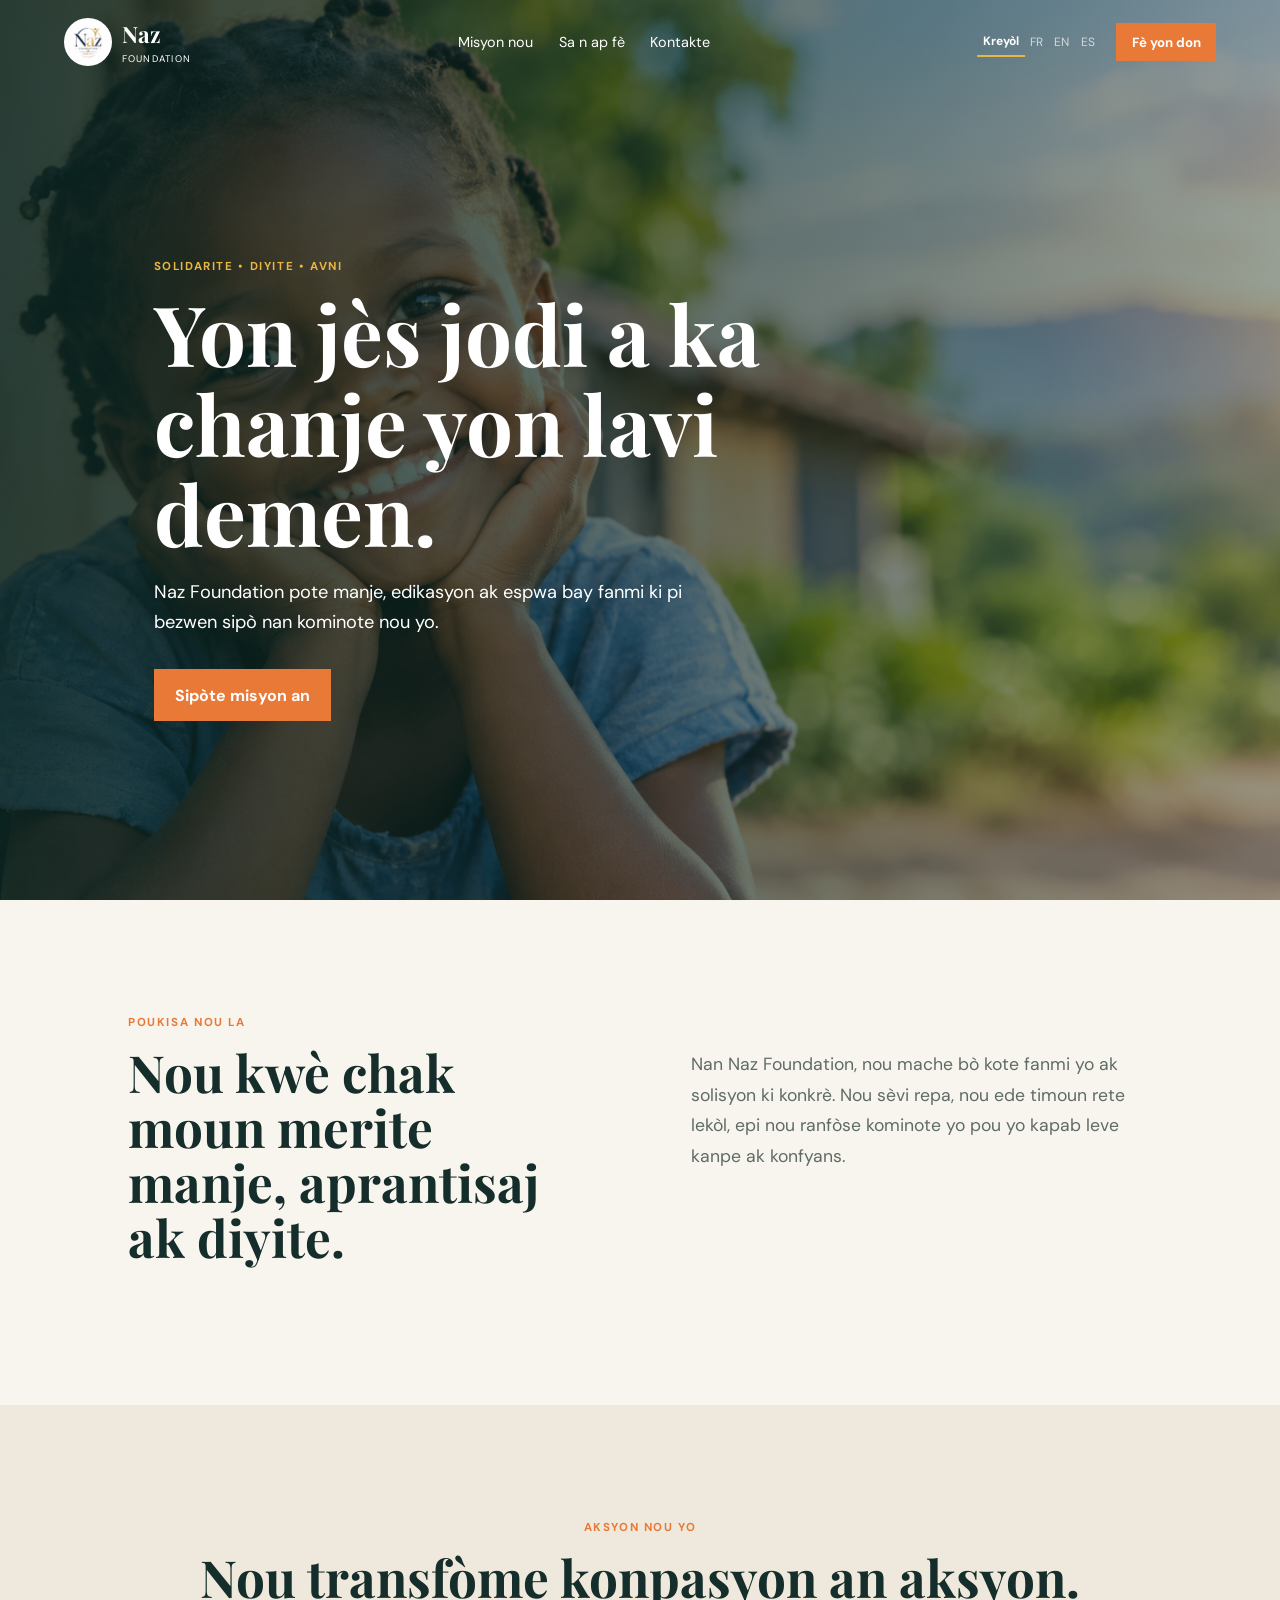
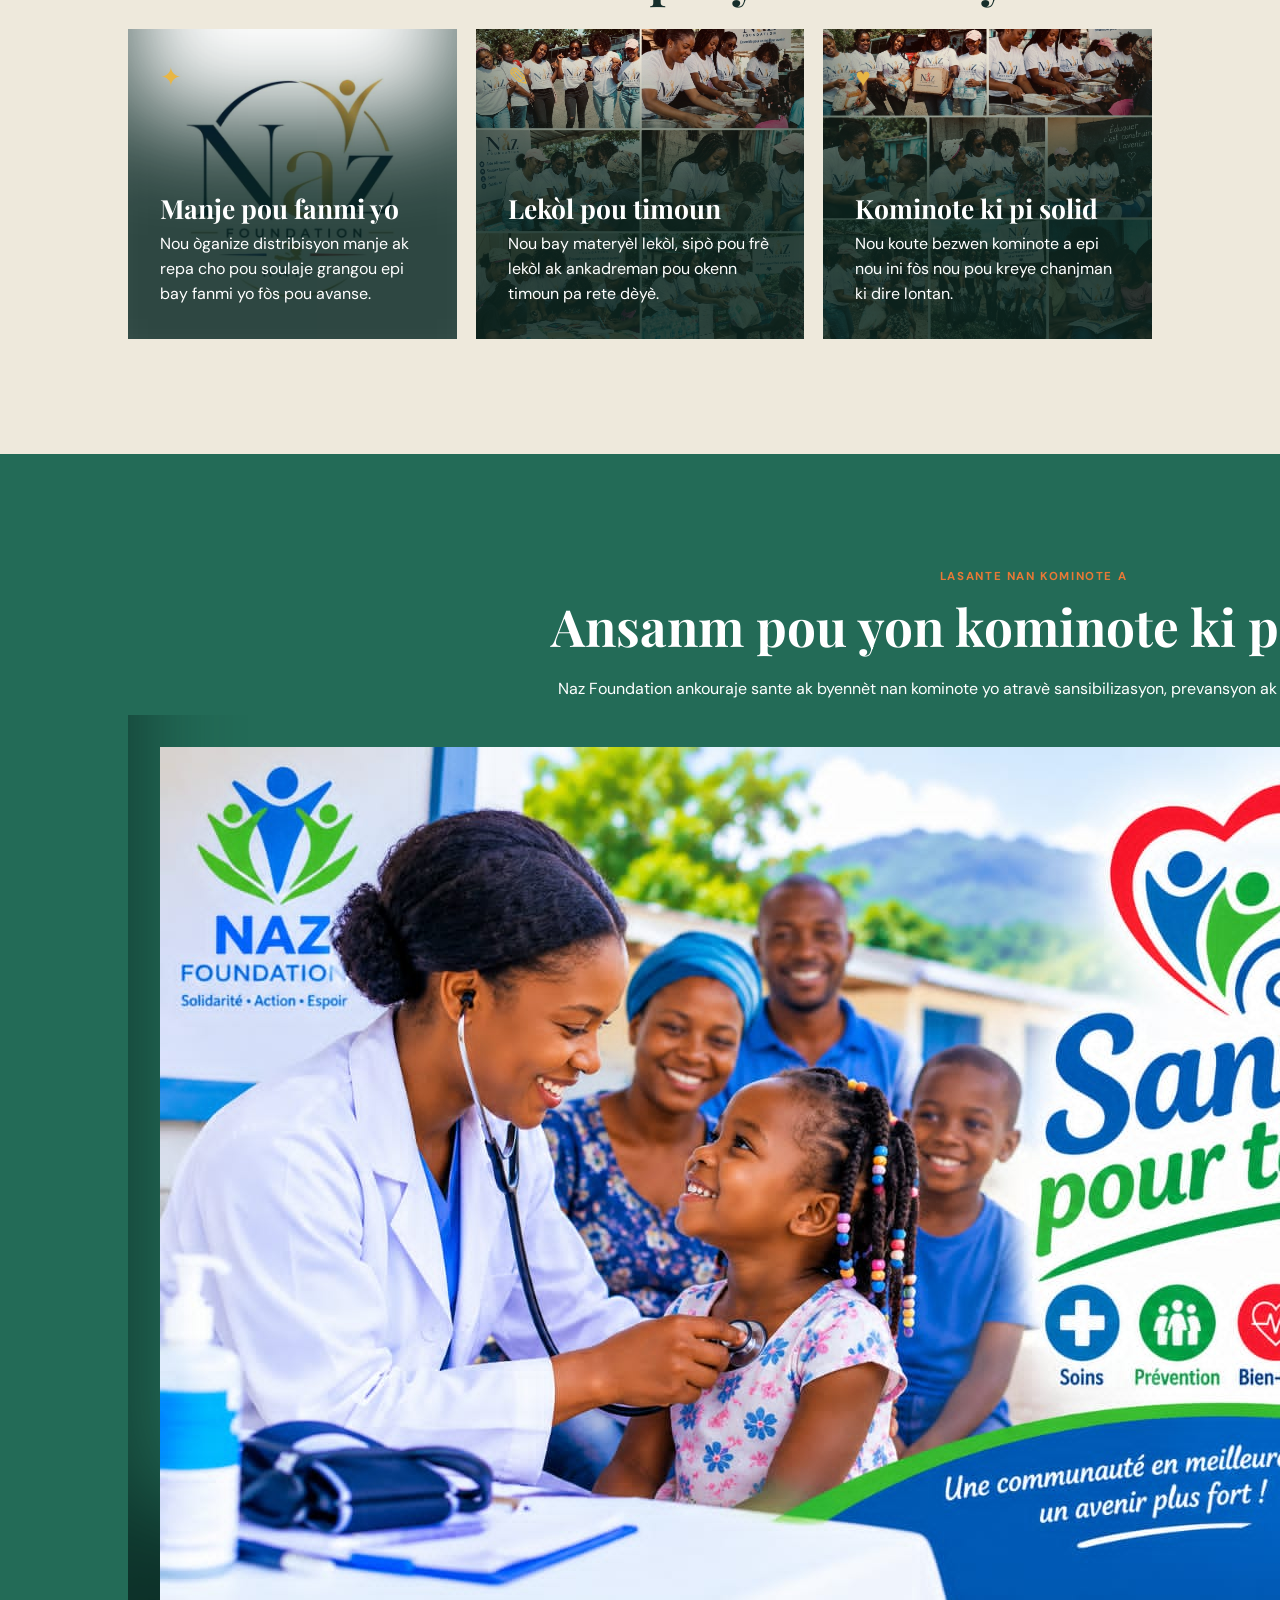
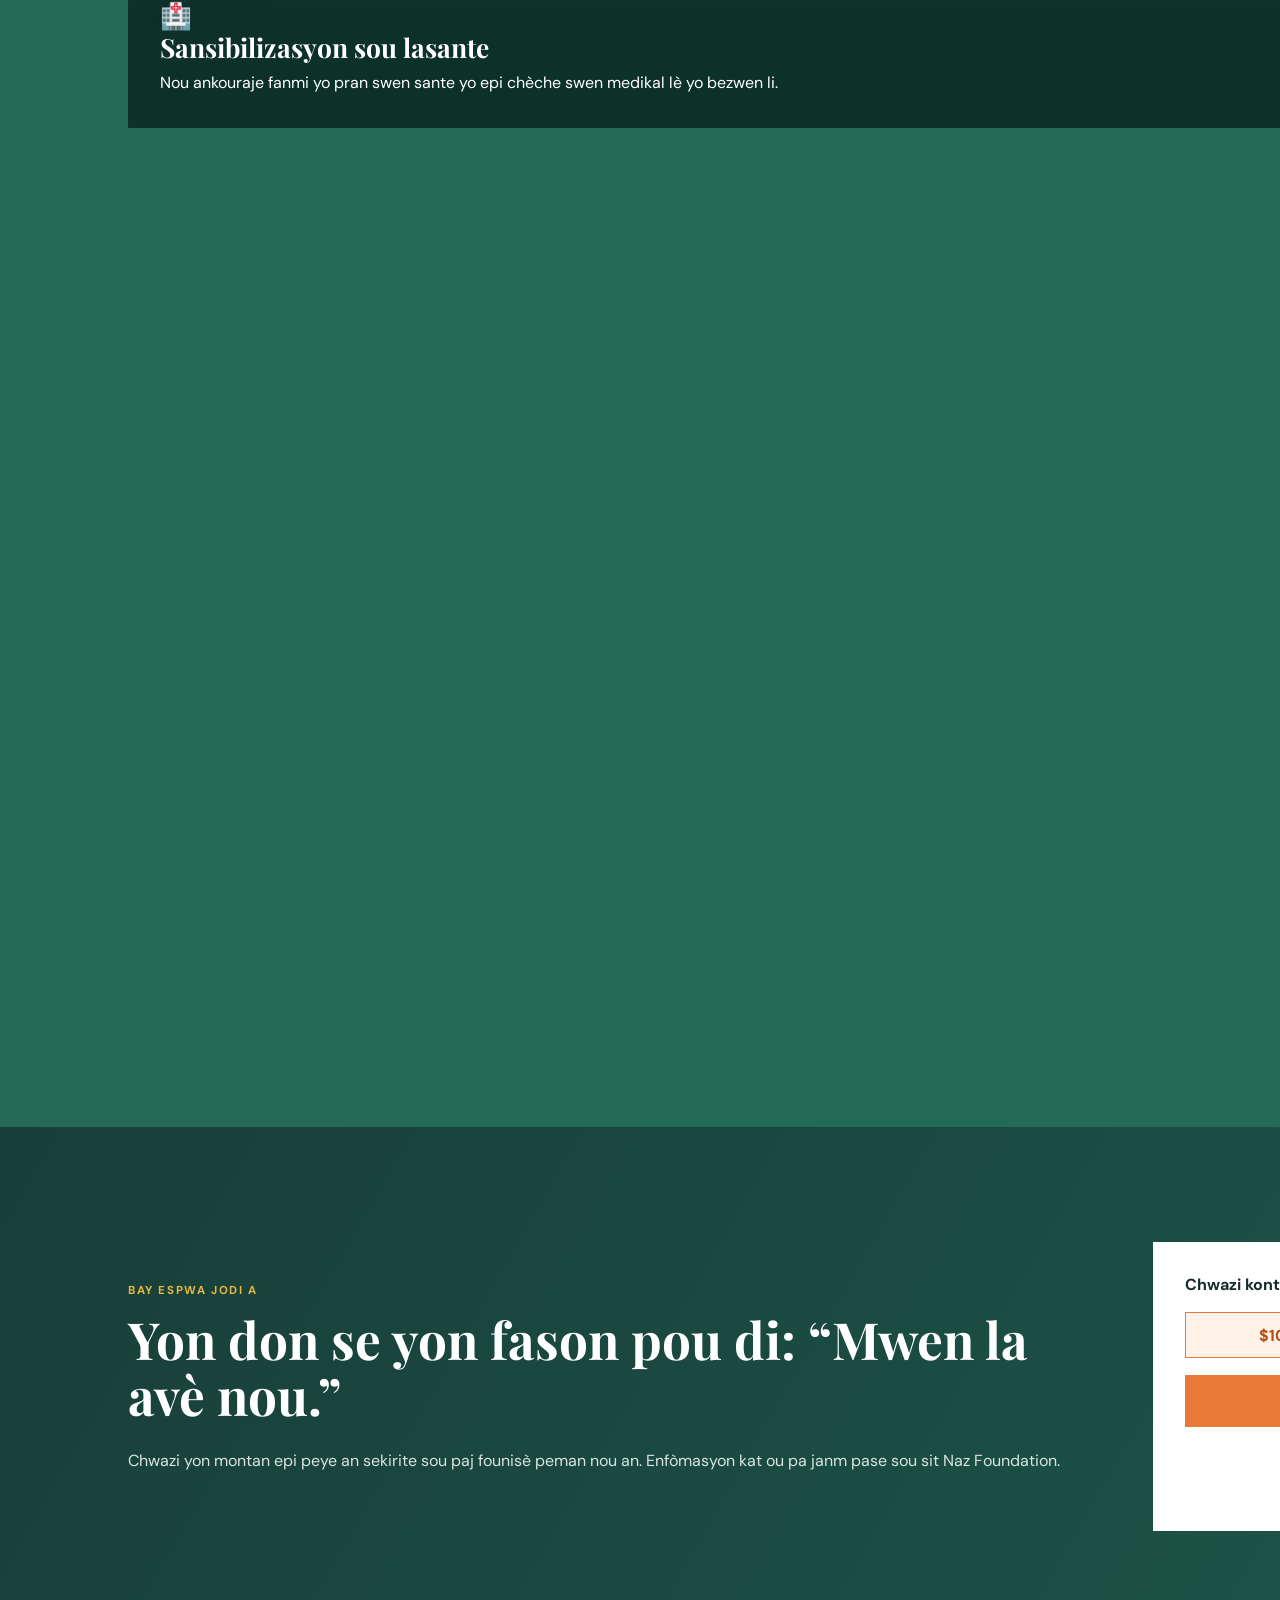
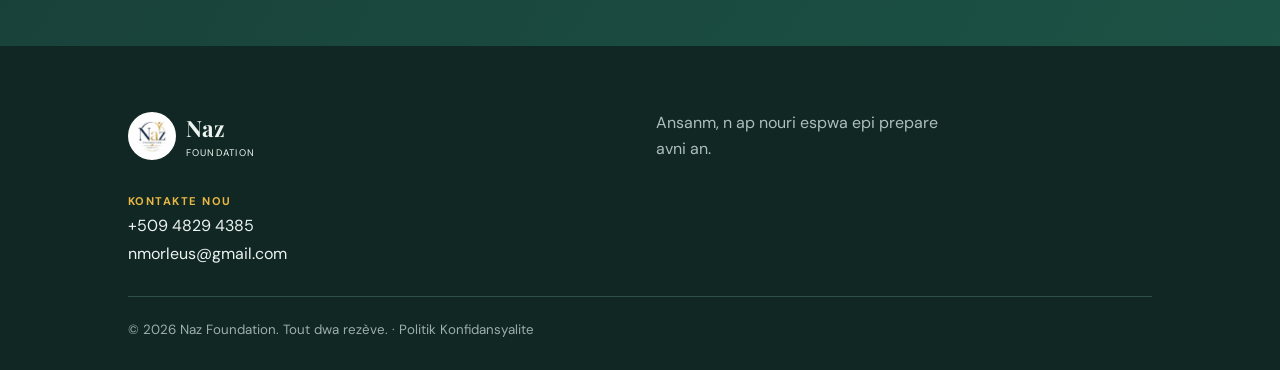
==== commit adf1a82a: "update website" ====
--- a/ga/index.html
+++ b/ga/index.html
@@ -209,7 +209,7 @@
   <div class="cards">
 
     <article class="card">
-        <img src="site-images/photo3.jpg" alt="Naz Foundation - Sensibilisation sou lasante">
+        <img src="site-images/lopital.jpg" alt="Naz Foundation - Sensibilisation sou lasante">
 
       <span>🏥</span>
 
@@ -222,42 +222,6 @@
         medikal lè yo bezwen li.
       </p>
     </article>
-
-    <article class="card">
-        <img src="site-images/sante.jpg" alt="Naz Foundation - Prevansyon ak ijyèn">
-
-      <span>🧼</span>
-
-      <h3 data-i18n="healthCard2Title">
-        Prevansyon ak ijyèn
-      </h3>
-
-      <p data-i18n="healthCard2Text">
-        Nou ankouraje bon pratik ijyèn ak prevansyon pou ede fanmi yo
-        pwoteje tèt yo kont maladi.
-      </p>
-    </article>
-
-    <article class="card">
-        <img src="site-images/sante2.jpg" alt="Naz Foundation - Sipò pou moun ki vilnerab">
-
-      <span>❤️</span>
-
-      <h3 data-i18n="healthCard3Title">
-        Sipò pou moun ki vilnerab
-      </h3>
-
-      <p data-i18n="healthCard3Text">
-        Nou pote atansyon sou timoun, moun aje ak lòt moun ki bezwen
-        plis sipò nan kominote a.
-      </p>
-    </article>
-
-  </div>
-
-</section>
-
-      <div class="impact-photo"></div>
 
       <div class="impact-copy">
 
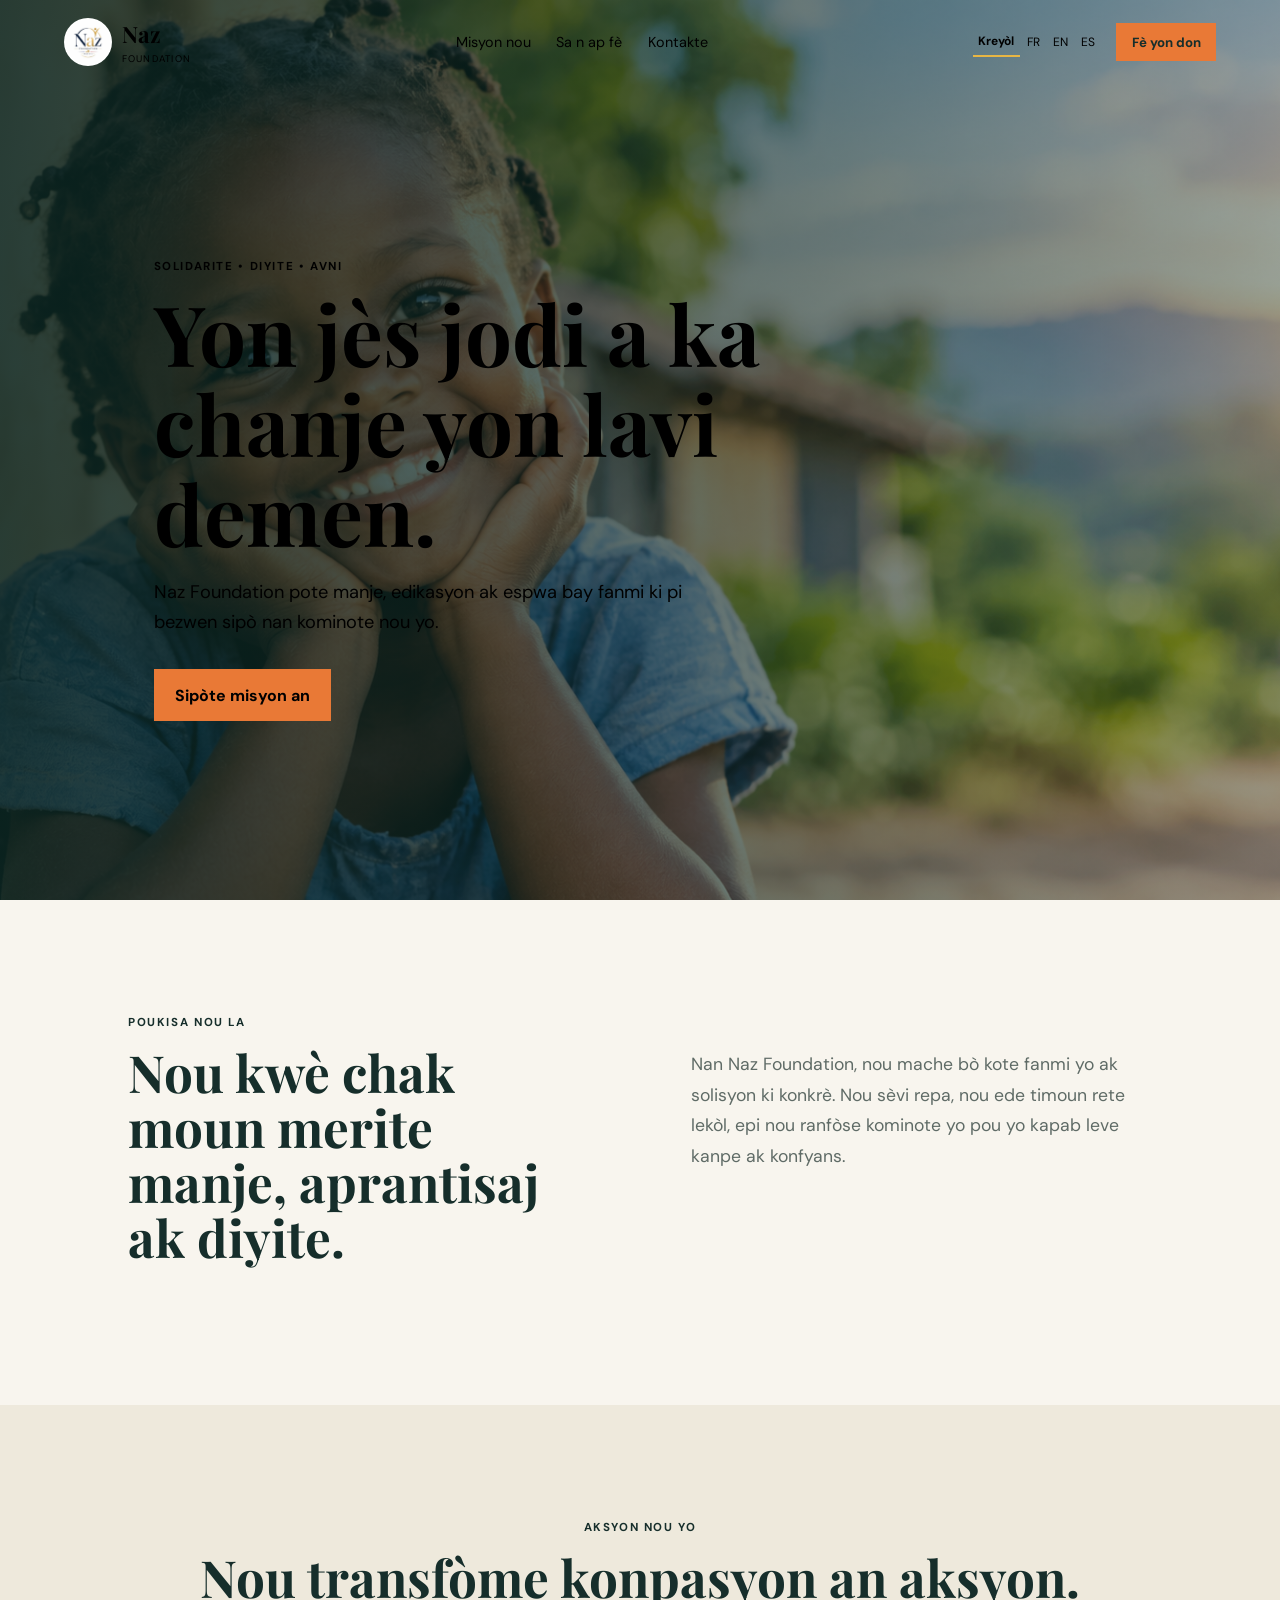
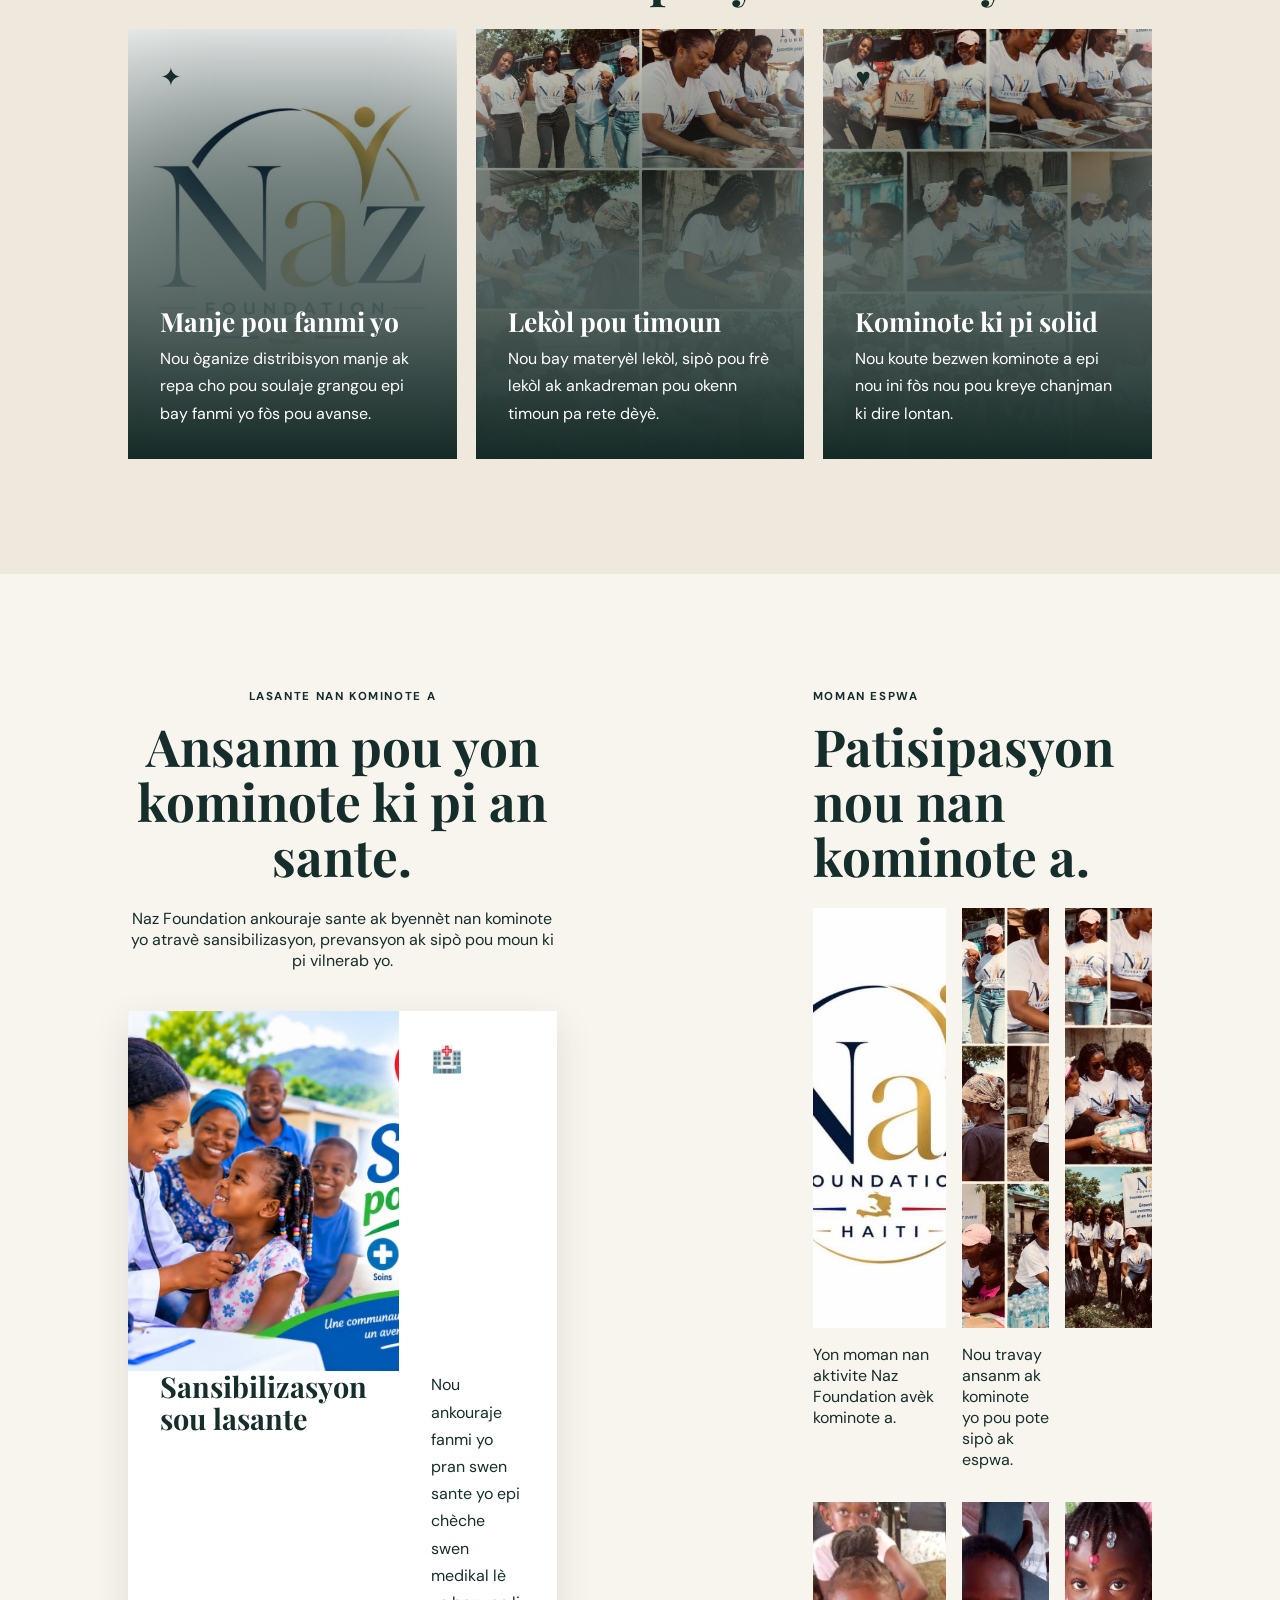
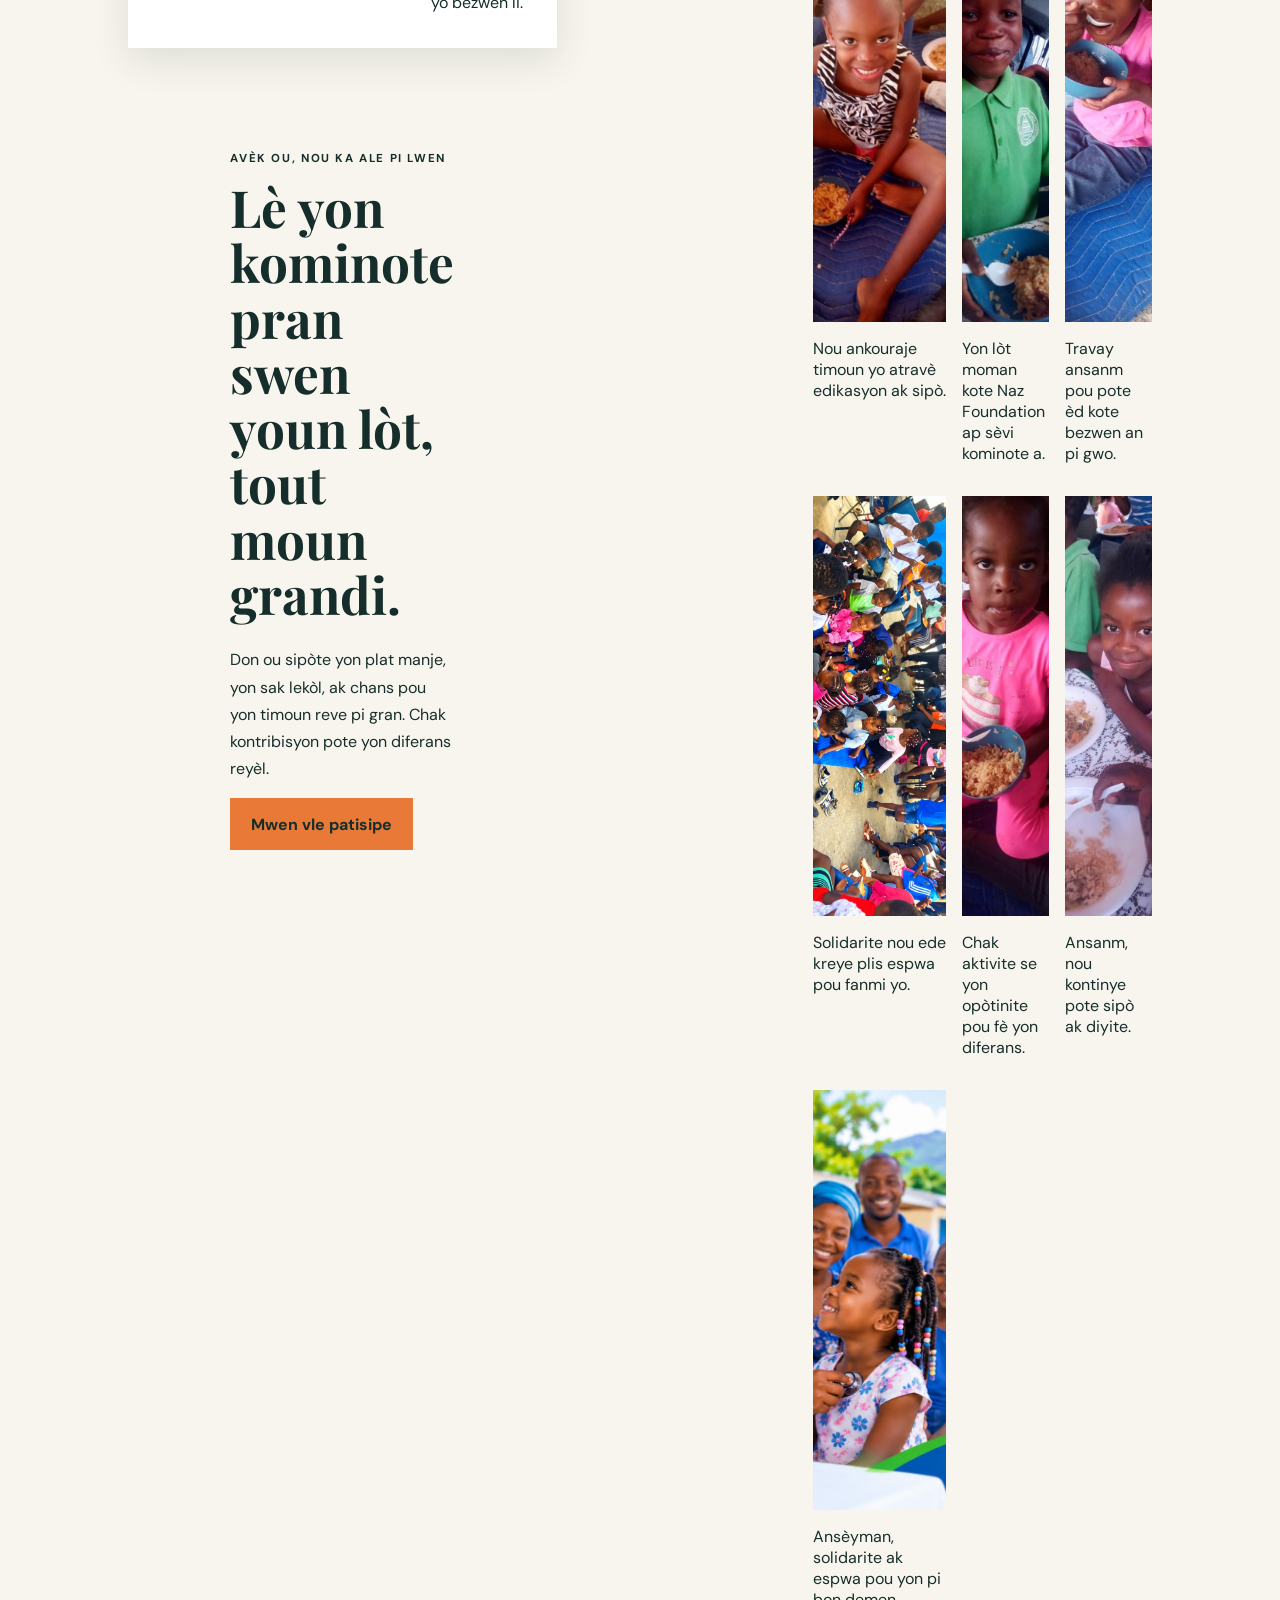
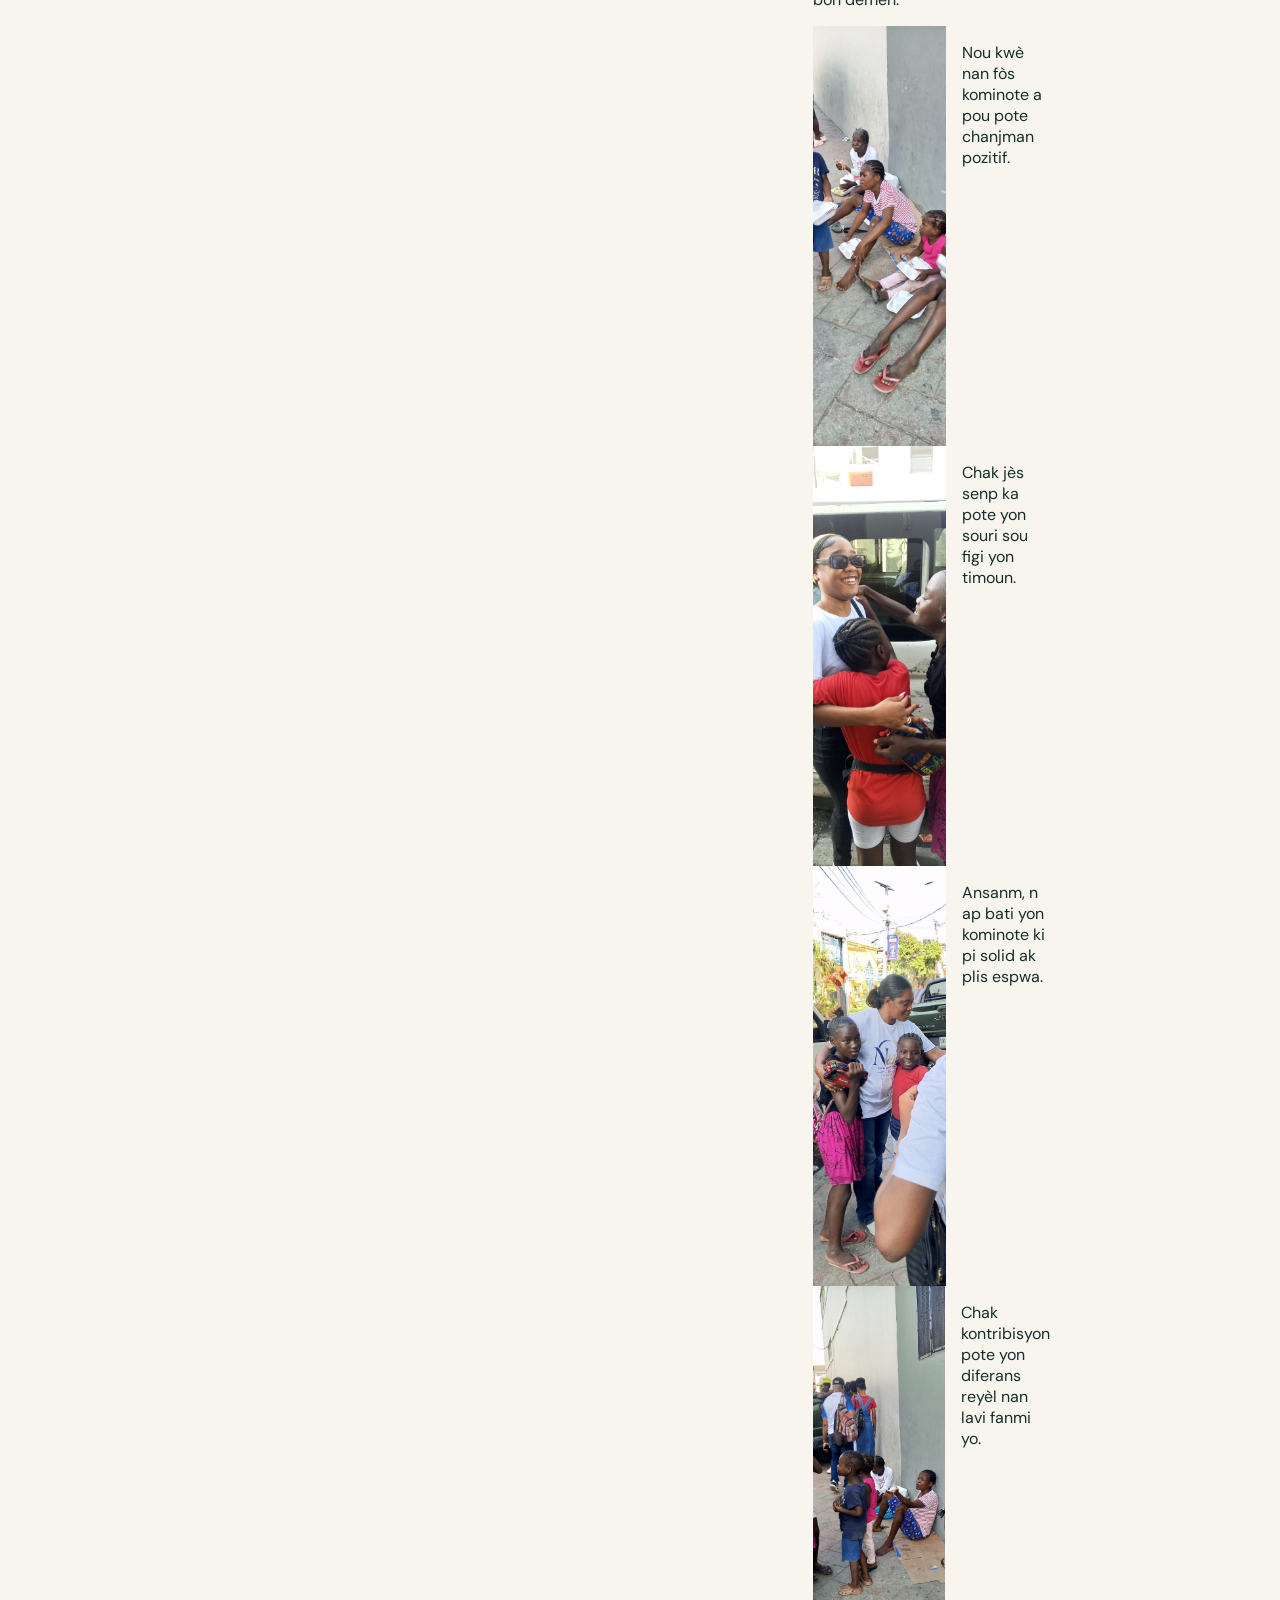
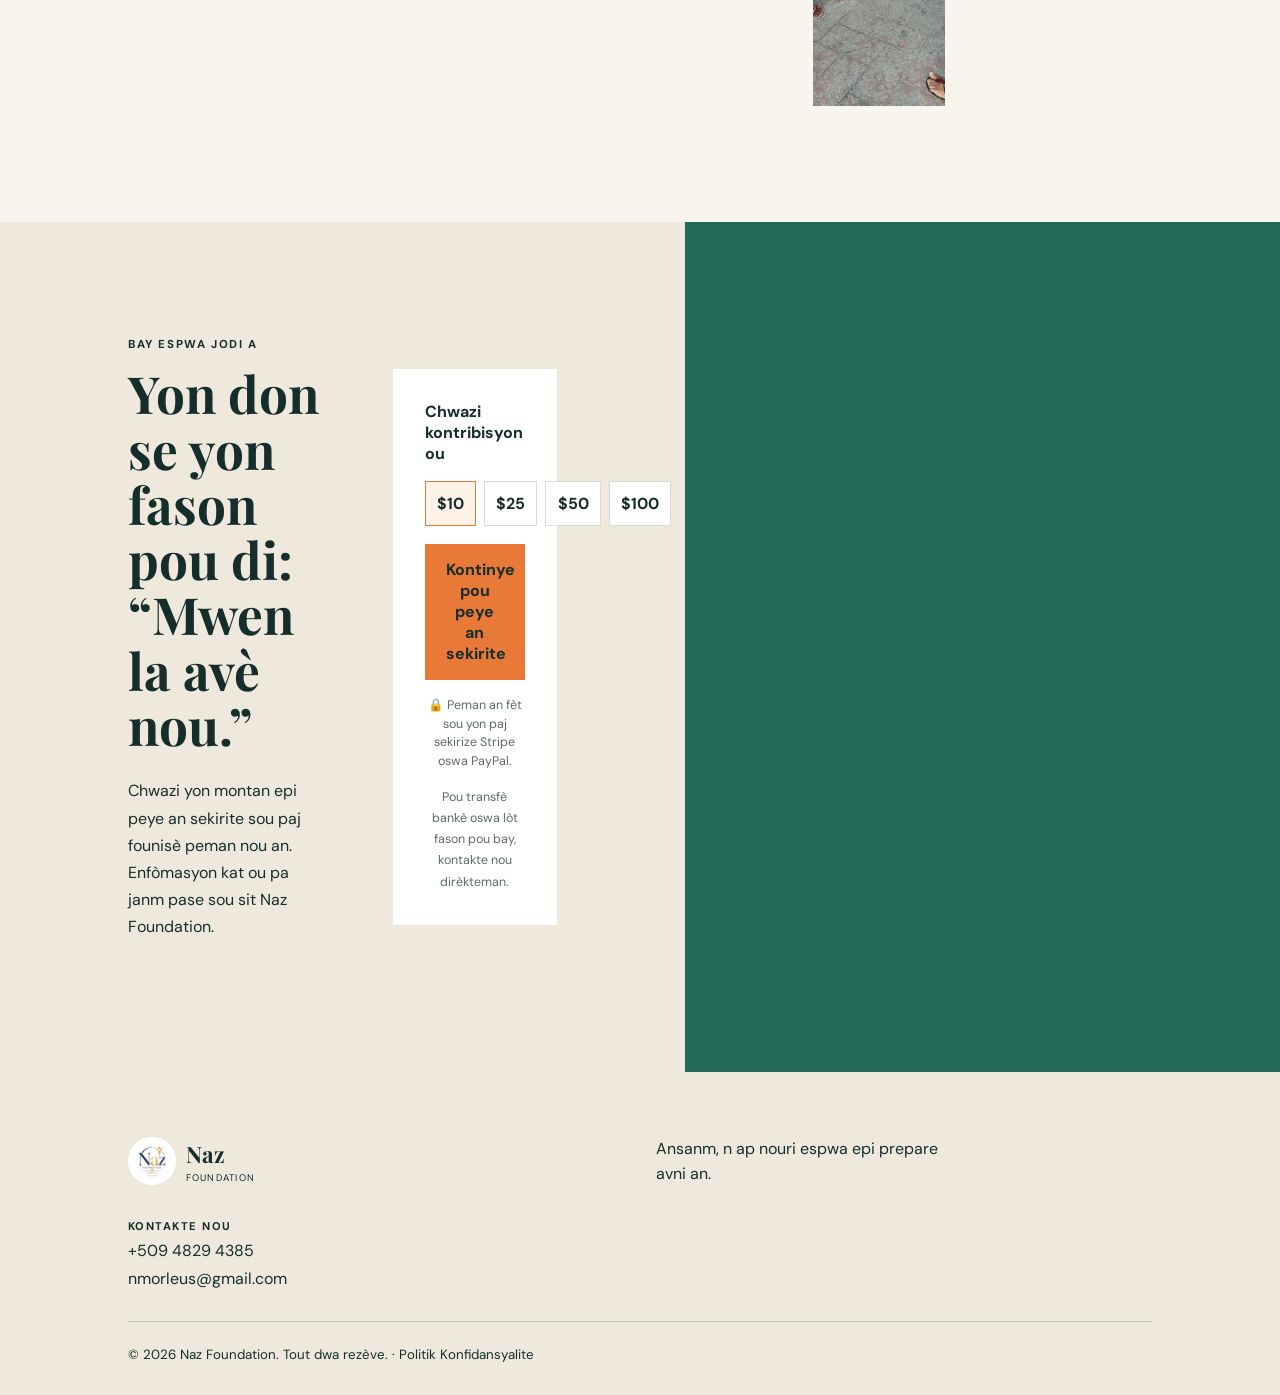
==== commit b09c7efe: "update" ====
--- a/ga/index.html
+++ b/ga/index.html
@@ -285,6 +285,12 @@
             Nou travay ansanm ak kominote yo pou pote sipò ak espwa.
           </p>
         </div>
+        <div>
+          <img
+              src="site-images/sr.jpeg"
+              alt="Naz Foundation ak ti moun yo"
+          >
+        </div>
 
 
         <!-- FOTO 3 -->
@@ -378,6 +384,38 @@
         </div>
 
       </div>
+      <div>
+        <img
+            src="site-images/jn.jpeg"
+            alt="Naz Foundation ak timoun yo"
+        >
+        <p data-i18n="galleryDesc10">
+          Nou kwè nan fòs kominote a pou pote chanjman pozitif.
+      </div>
+      <div>
+        <img
+            src="site-images/jnjn.jpeg"
+            alt="Naz Foundation ak timoun yo"
+        >
+        <p data-i18n="galleryDesc11">
+          Chak jès senp ka pote yon souri sou figi yon timoun.
+      </div>
+
+      <div>
+        <img
+            src="site-images/pap.jpeg"
+            alt="Naz Foundation ak timoun yo"
+        >
+        <p data-i18n="galleryDesc12">
+          Ansanm, n ap bati yon kominote ki pi solid ak plis espwa.
+      </div>
+      <div>
+        <img
+            src="site-images/sr.jpeg"
+            alt="Naz Foundation ak timoun yo"
+        >
+        <p data-i18n="galleryDesc13">
+          Chak kontribisyon pote yon diferans reyèl nan lavi fanmi yo.
 
     </section>
 
--- a/ga/styles.css
+++ b/ga/styles.css
@@ -4,9 +4,13 @@
   --orange: #e97936;
   --green: #236b57;
   --gold: #e8b644;
-  --white: #fff;
+  --white: #ffffff;
   --muted: #5f6b66;
 }
+
+/* =========================
+   RESET
+========================= */
 
 * {
   box-sizing: border-box;
@@ -14,29 +18,46 @@
 
 html {
   scroll-behavior: smooth;
+  overflow-x: hidden;
 }
 
 body {
   margin: 0;
   background: var(--cream);
-  color: var(--ink);
+  color: #162e2b;
   font-family: "DM Sans", sans-serif;
+  overflow-x: hidden;
+}
+
+img {
+  display: block;
+  max-width: 100%;
 }
 
 a {
-  color: inherit;
+  color: #162e2b;
   text-decoration: none;
+}
+
+button {
+  font-family: inherit;
+  color: #162e2b;
 }
 
 h1,
 h2,
-h3 {
+h3,
+h4,
+h5,
+h6 {
   font-family: "Playfair Display", serif;
   line-height: 1.08;
+  overflow-wrap: break-word;
+  color: #162e2b;
 }
 
 h1 {
-  font-size: clamp(3.2rem, 6.5vw, 6rem);
+  font-size: clamp(2.8rem, 6.5vw, 6rem);
   margin: 0 0 1.2rem;
 }
 
@@ -45,29 +66,43 @@
   margin: 0 0 1.5rem;
 }
 
+p {
+  overflow-wrap: break-word;
+  color: #162e2b;
+}
+
+/* =========================
+   ACCESSIBILITY
+========================= */
+
 .skip {
   position: absolute;
   left: -999px;
+  color: #162e2b;
 }
 
 .skip:focus {
   left: 1rem;
   top: 1rem;
   background: white;
+  color: #162e2b;
   padding: 1rem;
-  z-index: 5;
-}
+  z-index: 100;
+}
+
+/* =========================
+   HEADER
+========================= */
 
 header {
   min-height: 84px;
   position: absolute;
-  z-index: 2;
+  z-index: 20;
   width: 100%;
-  padding: 0 clamp(1.25rem, 5vw, 5rem);
+  padding: 0 clamp(1rem, 5vw, 5rem);
   display: flex;
   align-items: center;
   justify-content: space-between;
-  color: white;
   gap: 1rem;
 }
 
@@ -75,6 +110,7 @@
   display: flex;
   align-items: center;
   gap: 0.6rem;
+  min-width: 0;
 }
 
 .brand-logo {
@@ -82,6 +118,12 @@
   height: 48px;
   object-fit: cover;
   border-radius: 50%;
+  flex-shrink: 0;
+}
+
+.brand strong,
+.brand small {
+  color: #162e2b;
 }
 
 .brand strong {
@@ -99,33 +141,45 @@
 
 nav {
   display: flex;
+  align-items: center;
   gap: 1.6rem;
   font-size: 0.9rem;
+}
+
+nav a {
+  color: #162e2b;
+  white-space: nowrap;
+}
+
+nav a:hover {
+  color: #e97936;
 }
 
 .tools {
   display: flex;
   align-items: center;
   gap: 1rem;
+  flex-shrink: 0;
 }
 
 .langs {
   display: flex;
   align-items: center;
+  gap: 0.1rem;
 }
 
 .lang {
   border: 0;
   background: transparent;
-  color: white;
+  color: #162e2b;
   padding: 0.35rem;
   font: inherit;
   font-size: 0.75rem;
-  opacity: 0.7;
   cursor: pointer;
 }
 
 .lang.active {
+  color: #162e2b;
   opacity: 1;
   font-weight: 700;
   border-bottom: 2px solid var(--gold);
@@ -135,10 +189,12 @@
   display: inline-block;
   background: var(--orange);
   border: 1px solid var(--orange);
-  color: #fff;
+  color: #162e2b;
   padding: 0.9rem 1.25rem;
   font-weight: 700;
   transition: 0.2s;
+  text-align: center;
+  cursor: pointer;
 }
 
 .button:hover {
@@ -150,6 +206,10 @@
   padding: 0.6rem 0.9rem;
   font-size: 0.83rem;
 }
+
+/* =========================
+   HERO
+========================= */
 
 .hero {
   min-height: 720px;
@@ -157,19 +217,25 @@
   padding: 160px clamp(1.5rem, 12vw, 12rem) 80px;
   display: flex;
   align-items: center;
-  color: white;
+
   background:
     linear-gradient(
       90deg,
-      rgba(11, 38, 34, 0.88),
-      rgba(11, 38, 34, 0.42)
+      rgba(248, 245, 238, 0.92),
+      rgba(248, 245, 238, 0.65)
     ),
     url("https://images.unsplash.com/photo-1489493585363-d694e7d1e0e2?auto=format&fit=crop&w=2200&q=90")
-    center / cover;
+    center / cover no-repeat;
 }
 
 .hero > div {
   max-width: 700px;
+  width: 100%;
+}
+
+.hero h1,
+.hero p {
+  color: #162e2b;
 }
 
 .hero p:not(.eyebrow) {
@@ -183,17 +249,31 @@
   font-size: 0.72rem;
   font-weight: 700;
   letter-spacing: 0.14em;
-  color: var(--gold);
+  color: #236b57;
   margin: 0 0 0.9rem;
 }
 
 .orange {
-  color: var(--orange);
-}
+  color: #e97936;
+}
+
+/* =========================
+   GENERAL SECTIONS
+========================= */
 
 .section {
-  padding: clamp(4.5rem, 9vw, 8.5rem)
+  padding:
+    clamp(4.5rem, 9vw, 8.5rem)
     clamp(1.25rem, 10vw, 10rem);
+  color: #162e2b;
+}
+
+.section h1,
+.section h2,
+.section h3,
+.section p,
+.section span {
+  color: #162e2b;
 }
 
 .intro {
@@ -206,15 +286,19 @@
   padding-top: 1rem;
   font-size: 1.1rem;
   line-height: 1.75;
-  color: var(--muted);
-}
+  color: #5f6b66;
+}
+
+.center {
+  text-align: center;
+}
+
+/* =========================
+   PROGRAMS
+========================= */
 
 .programs {
   background: #eee9dc;
-}
-
-.center {
-  text-align: center;
 }
 
 .cards {
@@ -226,17 +310,23 @@
 .card {
   min-height: 310px;
   padding: 2rem;
-  color: white;
+  color: #162e2b;
   display: flex;
   flex-direction: column;
   justify-content: flex-end;
   background-size: cover;
   background-position: center;
-  box-shadow: inset 0 -220px 100px rgba(9, 39, 33, 0.85);
+  box-shadow: inset 0 -220px 100px rgba(255, 255, 255, 0.65);
+  overflow: hidden;
+}
+
+.card span,
+.card h3,
+.card p {
+  color: #162e2b;
 }
 
 .card span {
-  color: var(--gold);
   font-size: 1.6rem;
   margin-bottom: auto;
 }
@@ -265,19 +355,96 @@
   background-image:
     url("https://images.unsplash.com/photo-1559027615-cd4628902d4a?auto=format&fit=crop&w=900&q=85");
 }
+
+/* =========================
+   HEALTH
+========================= */
+
+.health {
+  background: var(--cream);
+  color: #162e2b;
+}
+
+.health h2,
+.health h3,
+.health p,
+.health span {
+  color: #162e2b;
+}
+
+.health .center {
+  max-width: 800px;
+  margin: 0 auto 2.5rem;
+}
+
+.health .cards {
+  display: block;
+  max-width: 900px;
+  margin: 0 auto;
+}
+
+.health .card {
+  min-height: 0;
+  padding: 0;
+  color: #162e2b;
+  background: white;
+  display: grid;
+  grid-template-columns: 1fr 1fr;
+  box-shadow: 0 12px 35px rgba(22, 46, 43, 0.12);
+}
+
+.health .card img {
+  width: 100%;
+  height: 100%;
+  min-height: 360px;
+  object-fit: cover;
+}
+
+.health .card > span,
+.health .card h3,
+.health .card p {
+  margin-left: 2rem;
+  margin-right: 2rem;
+}
+
+.health .card > span {
+  margin-top: 2rem;
+  margin-bottom: 0.5rem;
+}
+
+.health .card h3 {
+  font-size: 1.8rem;
+  margin-top: 0;
+}
+
+.health .card p {
+  line-height: 1.7;
+  margin-bottom: 2rem;
+}
+
+/* =========================
+   IMPACT
+========================= */
 
 .impact {
   display: grid;
   grid-template-columns: 1fr 1fr;
   background: var(--green);
-  color: white;
+  color: #162e2b;
+}
+
+.impact h2,
+.impact h3,
+.impact p,
+.impact span {
+  color: #162e2b;
 }
 
 .impact-photo {
   min-height: 560px;
   background:
     url("https://images.unsplash.com/photo-1502086223501-7ea6ecd79368?auto=format&fit=crop&w=1200&q=90")
-    center / cover;
+    center / cover no-repeat;
 }
 
 .impact-copy {
@@ -286,15 +453,22 @@
 }
 
 .impact-copy > p:not(.eyebrow) {
-  color: #dcebe5;
   line-height: 1.7;
 }
 
-.gold {
-  background: var(--gold);
-  border-color: var(--gold);
-  color: var(--ink);
-  margin-top: 1rem;
+/* =========================
+   GALLERY
+========================= */
+
+.gallery {
+  background: var(--cream);
+  color: #162e2b;
+}
+
+.gallery h2,
+.gallery h3,
+.gallery p {
+  color: #162e2b;
 }
 
 .gallery > div {
@@ -303,6 +477,10 @@
   gap: 1rem;
 }
 
+.gallery > div > div {
+  min-width: 0;
+}
+
 .gallery img {
   height: 310px;
   width: 100%;
@@ -313,24 +491,38 @@
   height: 420px;
 }
 
+/* =========================
+   DONATION
+========================= */
+
 .donate {
-  background: linear-gradient(120deg, #183e38, #1e5d4c);
-  color: white;
+  background: #eee9dc;
+  color: #162e2b;
   display: grid;
   grid-template-columns: 1.1fr 0.9fr;
   gap: 4rem;
   align-items: center;
 }
 
+.donate h2,
+.donate h3,
+.donate p {
+  color: #162e2b;
+}
+
+.donate > div {
+  min-width: 0;
+}
+
 .donate > div > p:not(.eyebrow) {
   line-height: 1.7;
-  color: #d9e5e1;
 }
 
 .donate-box {
   background: white;
-  color: var(--ink);
+  color: #162e2b;
   padding: 2rem;
+  width: 100%;
 }
 
 .amounts {
@@ -344,6 +536,7 @@
   background: white;
   border: 1px solid #d6ddd9;
   padding: 0.7rem;
+  color: #162e2b;
   font: 700 1rem "DM Sans", sans-serif;
   cursor: pointer;
 }
@@ -352,11 +545,12 @@
 .amount:hover {
   background: #fff2e9;
   border-color: var(--orange);
-  color: #b64e15;
+  color: #162e2b;
 }
 
 .donate-box .button {
   display: block;
+  width: 100%;
   text-align: center;
 }
 
@@ -364,23 +558,34 @@
 .donate-box p {
   display: block;
   text-align: center;
-  color: var(--muted);
+  color: #5f6b66;
   font-size: 0.78rem;
   line-height: 1.5;
   margin: 1rem 0 0;
 }
 
+/* =========================
+   FOOTER
+========================= */
+
 footer {
-  background: #102723;
-  color: #edf3ef;
+  background: #eee9dc;
+  color: #162e2b;
   padding: 4rem clamp(1.25rem, 10vw, 10rem) 2rem;
   display: grid;
   grid-template-columns: 1fr 1fr;
   gap: 2rem;
 }
 
+footer h2,
+footer h3,
+footer p,
+footer small,
+footer a {
+  color: #162e2b;
+}
+
 footer > p {
-  color: #adbfba;
   max-width: 290px;
   line-height: 1.6;
   margin: 0;
@@ -395,37 +600,36 @@
 }
 
 address b {
-  color: var(--gold);
+  color: #236b57;
   font-size: 0.7rem;
   letter-spacing: 0.13em;
 }
 
 footer > small {
   grid-column: 1 / -1;
-  border-top: 1px solid #31504a;
+  border-top: 1px solid #b8c4bf;
   padding-top: 1.5rem;
-  color: #9bb0a9;
-}
-
-/* TABLET */
-@media (max-width: 850px) {
+}
+
+/* =========================
+   TABLET
+========================= */
+
+@media (max-width: 1000px) {
+
   header {
-    height: auto;
     padding: 1rem 1.25rem;
     flex-wrap: wrap;
-    background: rgba(11, 38, 34, 0.65);
+    background: rgba(248, 245, 238, 0.9);
   }
 
   nav {
     order: 3;
     width: 100%;
-    justify-content: space-between;
-    gap: 0.5rem;
-    font-size: 0.78rem;
-  }
-
-  .langs {
-    display: flex;
+    justify-content: center;
+    gap: 1.2rem;
+    font-size: 0.8rem;
+    padding-bottom: 0.5rem;
   }
 
   .tools {
@@ -454,6 +658,15 @@
     min-height: 360px;
   }
 
+  .health .cards {
+    display: block;
+  }
+
+  .health .card {
+    grid-template-columns: 1fr 1fr;
+    min-height: 0;
+  }
+
   .impact-photo {
     min-height: 360px;
   }
@@ -480,11 +693,17 @@
   }
 }
 
-/* PHONE */
+/* =========================
+   PHONE
+========================= */
+
 @media (max-width: 600px) {
+
   header {
     position: absolute;
+    min-height: auto;
     padding: 0.8rem 1rem;
+    gap: 0.6rem;
   }
 
   .brand-logo {
@@ -496,8 +715,12 @@
     font-size: 1.15rem;
   }
 
-  nav {
-    font-size: 0.72rem;
+  .brand small {
+    font-size: 0.52rem;
+  }
+
+  .tools {
+    gap: 0.2rem;
   }
 
   .langs {
@@ -513,17 +736,37 @@
     display: none;
   }
 
+  nav {
+    font-size: 0.72rem;
+    gap: 0.5rem;
+    justify-content: space-between;
+    overflow-x: auto;
+    width: 100%;
+    padding-bottom: 0.3rem;
+  }
+
+  nav a {
+    flex-shrink: 0;
+  }
+
   .hero {
     min-height: 100svh;
-    padding: 170px 1.25rem 4rem;
+    padding: 165px 1.25rem 4rem;
   }
 
   .hero h1 {
-    font-size: clamp(2.6rem, 12vw, 3.5rem);
+    font-size: clamp(2.45rem, 12vw, 3.5rem);
+    color: #162e2b;
   }
 
   .hero p:not(.eyebrow) {
     font-size: 1rem;
+    line-height: 1.6;
+    color: #162e2b;
+  }
+
+  .hero .button {
+    width: 100%;
   }
 
   .section {
@@ -533,6 +776,64 @@
   h2 {
     font-size: clamp(2rem, 9vw, 3rem);
   }
+
+  .intro > p {
+    font-size: 1rem;
+  }
+
+  /* HEALTH */
+
+  .health .center {
+    margin-bottom: 2rem;
+  }
+
+  .health .card {
+    display: block;
+    width: 100%;
+  }
+
+  .health .card img {
+    width: 100%;
+    height: 260px;
+    min-height: 0;
+    object-fit: cover;
+  }
+
+  .health .card > span,
+  .health .card h3,
+  .health .card p {
+    margin-left: 1.25rem;
+    margin-right: 1.25rem;
+  }
+
+  .health .card > span {
+    display: block;
+    padding-top: 1.25rem;
+    margin-top: 0;
+  }
+
+  .health .card h3 {
+    font-size: 1.5rem;
+  }
+
+  .health .card p {
+    font-size: 0.95rem;
+    line-height: 1.65;
+    padding-bottom: 1.25rem;
+    margin-bottom: 0;
+  }
+
+  /* IMPACT */
+
+  .impact-photo {
+    min-height: 280px;
+  }
+
+  .impact-copy {
+    padding: 4rem 1.25rem;
+  }
+
+  /* GALLERY */
 
   .gallery > div {
     grid-template-columns: 1fr;
@@ -544,42 +845,193 @@
     grid-column: auto;
   }
 
+  /* DONATION */
+
+  .donate {
+    gap: 2rem;
+  }
+
+  .donate-box {
+    padding: 1.25rem;
+  }
+
   .amounts {
     grid-template-columns: repeat(2, 1fr);
   }
 
-  .donate {
-    gap: 2rem;
-  }
-
-  .donate-box {
-    padding: 1.25rem;
-  }
-
-  .impact-copy {
-    padding: 4rem 1.25rem;
-  }
+  .amount {
+    min-height: 48px;
+  }
+
+  /* FOOTER */
 
   footer {
     padding: 3rem 1.25rem 1.5rem;
   }
-}
-
-/* VERY SMALL PHONES */
+
+  footer .brand {
+    margin-bottom: 0.5rem;
+  }
+
+  footer > p {
+    max-width: 100%;
+  }
+}
+
+/* =========================
+   VERY SMALL PHONES
+========================= */
+
 @media (max-width: 380px) {
+
+  header {
+    padding-left: 0.7rem;
+    padding-right: 0.7rem;
+  }
+
+  .brand-logo {
+    width: 38px;
+    height: 38px;
+  }
+
+  .brand strong {
+    font-size: 1rem;
+  }
+
   nav {
-    font-size: 0.65rem;
+    font-size: 0.64rem;
   }
 
   .lang {
-    font-size: 0.62rem;
+    font-size: 0.6rem;
+    padding: 0.2rem;
+  }
+
+  .hero {
+    padding-top: 150px;
   }
 
   .hero h1 {
-    font-size: 2.5rem;
-  }
-
-  .hero {
-    padding-top: 155px;
-  }
+    font-size: 2.4rem;
+  }
+
+  .hero p:not(.eyebrow) {
+    font-size: 0.95rem;
+  }
+
+  .section {
+    padding-left: 1rem;
+    padding-right: 1rem;
+  }
+
+  .donate-box {
+    padding: 1rem;
+  }
+}
+
+/* =========================
+   FINAL FORCE: ALL TEXT DARK
+========================= */
+
+body,
+body h1,
+body h2,
+body h3,
+body h4,
+body h5,
+body h6,
+body p,
+body span,
+body a,
+body li,
+body label,
+body small,
+body strong,
+body b,
+body address,
+body button {
+  color: #162e2b;
+  /* =========================
+   EKRI NWA SOU PREMYE FOTO A
+========================= */
+
+.hero h1 {
+  color: #000000 !important;
+}
+
+.hero p {
+  color: #000000 !important;
+}
+
+.hero .eyebrow {
+  color: #000000 !important;
+}
+
+.hero .button {
+  color: #000000 !important;
+}
+
+/* Si gen lòt ekriti nan Hero a */
+.hero span,
+.hero strong,
+.hero small {
+  color: #000000 !important;
+}
+
+/* Header ki parèt anlè premye foto a */
+header .brand strong,
+header .brand small,
+header nav a,
+header .lang {
+  color: #000000 !important;
+  /* =========================================
+   GALLERY — FOTO YO PI GWO SOU TELEFÒN
+   SAN YO PA KOUPE
+========================================= */
+
+.gallery {
+  display: grid;
+  grid-template-columns: repeat(3, 1fr);
+  gap: 24px;
+  width: 100%;
+}
+
+.gallery img {
+  width: 100%;
+  height: 360px;
+  object-fit: contain;
+  object-position: center;
+  display: block;
+  background: #f8f5ee;
+  border-radius: 18px;
+}
+
+/* TABLET */
+@media (max-width: 900px) {
+  .gallery {
+    grid-template-columns: repeat(2, 1fr);
+    gap: 20px;
+  }
+
+  .gallery img {
+    height: 360px;
+  }
+}
+
+/* TELEFÒN */
+@media (max-width: 600px) {
+  .gallery {
+    grid-template-columns: 1fr;
+    gap: 24px;
+  }
+
+  .gallery img {
+    width: 100%;
+    height: 550px;
+    object-fit: contain;
+    object-position: center;
+    border-radius: 18px;
+  }
+}
+}
 }
--- a/ga/naz-images.css
+++ b/ga/naz-images.css
@@ -1,10 +1,194 @@
-.hero { background-image: linear-gradient(90deg, rgba(11,38,34,.88), rgba(11,38,34,.42)), url("site-images/7C07EDAA-C18F-4CB9-94B4-92A5ADC881DE (1).png"); }
-.food { background-image: url("site-images/545974D8-3C29-4AC9-BB40-660DECC2C277.jpeg"); }
-.school { background-image: url("site-images/785704A8-5B59-4780-8D0E-D59AA9C83E83 (1).jpeg"); }
-.community { background-image: url("site-images/95947984-864B-4554-9078-F3564BB40C8C.jpeg"); }
-.impact-photo { background-image: url("site-images/95947984-864B-4554-9078-F3564BB40C8C.jpeg"); background-position: center; }
-.brand-logo { width: 48px; height: 48px; object-fit: contain; border-radius: 50%; background: white; padding: 2px; }
+/* ================================
+   NAZ FOUNDATION - IMAGE STYLES
+   ================================ */
+
+.hero {
+  background-image:
+    linear-gradient(90deg, rgba(11, 38, 34, .88), rgba(11, 38, 34, .42)),
+    url("site-images/7C07EDAA-C18F-4CB9-94B4-92A5ADC881DE (1).png");
+  background-size: cover;
+  background-position: center;
+  background-repeat: no-repeat;
+}
+
+.food {
+  background-image:
+    linear-gradient(180deg, rgba(11, 38, 34, .08), rgba(11, 38, 34, .88)),
+    url("site-images/545974D8-3C29-4AC9-BB40-660DECC2C277.jpeg");
+}
+
+.school {
+  background-image:
+    linear-gradient(180deg, rgba(11, 38, 34, .08), rgba(11, 38, 34, .88)),
+    url("site-images/785704A8-5B59-4780-8D0E-D59AA9C83E83 (1).jpeg");
+}
+
+.community {
+  background-image:
+    linear-gradient(180deg, rgba(11, 38, 34, .08), rgba(11, 38, 34, .88)),
+    url("site-images/95947984-864B-4554-9078-F3564BB40C8C.jpeg");
+}
+
+.impact-photo {
+  background-image:
+    linear-gradient(180deg, rgba(11, 38, 34, .10), rgba(11, 38, 34, .65)),
+    url("site-images/95947984-864B-4554-9078-F3564BB40C8C.jpeg");
+
+  background-position: center;
+  background-size: cover;
+  background-repeat: no-repeat;
+}
+
+/* ================================
+   TEXT SOU FOTO PROGRAM YO
+   ================================ */
+
+.food,
+.school,
+.community {
+  position: relative;
+  overflow: hidden;
+
+  background-size: cover;
+  background-position: center;
+  background-repeat: no-repeat;
+
+  min-height: 430px;
+
+  display: flex;
+  flex-direction: column;
+  justify-content: flex-end;
+}
+
+/* Tout sa ki andedan card la rete anlè foto a */
+.food > *,
+.school > *,
+.community > * {
+  position: relative;
+  z-index: 2;
+}
+
+/* Fè tèks la pi fasil pou li */
+.food::after,
+.school::after,
+.community::after {
+  content: "";
+  position: absolute;
+  inset: 0;
+
+  background: linear-gradient(
+    to top,
+    rgba(8, 30, 26, .92) 0%,
+    rgba(8, 30, 26, .50) 45%,
+    rgba(8, 30, 26, .05) 100%
+  );
+
+  z-index: 1;
+  pointer-events: none;
+}
+
+/* Tit yo */
+.food h3,
+.school h3,
+.community h3 {
+  position: relative;
+  z-index: 3;
+
+  color: #ffffff;
+  margin-bottom: 10px;
+}
+
+/* Deskripsyon yo */
+.food p,
+.school p,
+.community p {
+  position: relative;
+  z-index: 3;
+
+  color: #ffffff;
+  line-height: 1.7;
+}
+
+/* Icon ki sou foto yo */
+.food .icon,
+.school .icon,
+.community .icon {
+  position: relative;
+  z-index: 3;
+}
+
+/* Logo */
+.brand-logo {
+  width: 48px;
+  height: 48px;
+  object-fit: contain;
+  border-radius: 50%;
+  background: white;
+  padding: 2px;
+}
+
+/* ================================
+   RESPONSIVE
+   ================================ */
+
 @media (max-width: 850px) {
-  .langs { display: flex; }
-  .lang { display: inline-block; }
+
+  .langs {
+    display: flex;
+    flex-wrap: wrap;
+  }
+
+  .lang {
+    display: inline-block;
+  }
+
+  .food,
+  .school,
+  .community {
+    min-height: 400px;
+  }
 }
+
+@media (max-width: 600px) {
+
+  .food,
+  .school,
+  .community {
+    min-height: 380px;
+    background-position: center;
+  }
+
+  .food h3,
+  .school h3,
+  .community h3 {
+    font-size: 1.35rem;
+  }
+
+  .food p,
+  .school p,
+  .community p {
+    font-size: .95rem;
+    line-height: 1.6;
+  }
+}
+
+@media (max-width: 380px) {
+
+  .food,
+  .school,
+  .community {
+    min-height: 360px;
+  }
+
+  .food h3,
+  .school h3,
+  .community h3 {
+    font-size: 1.2rem;
+  }
+
+  .food p,
+  .school p,
+  .community p {
+    font-size: .9rem;
+  }
+}
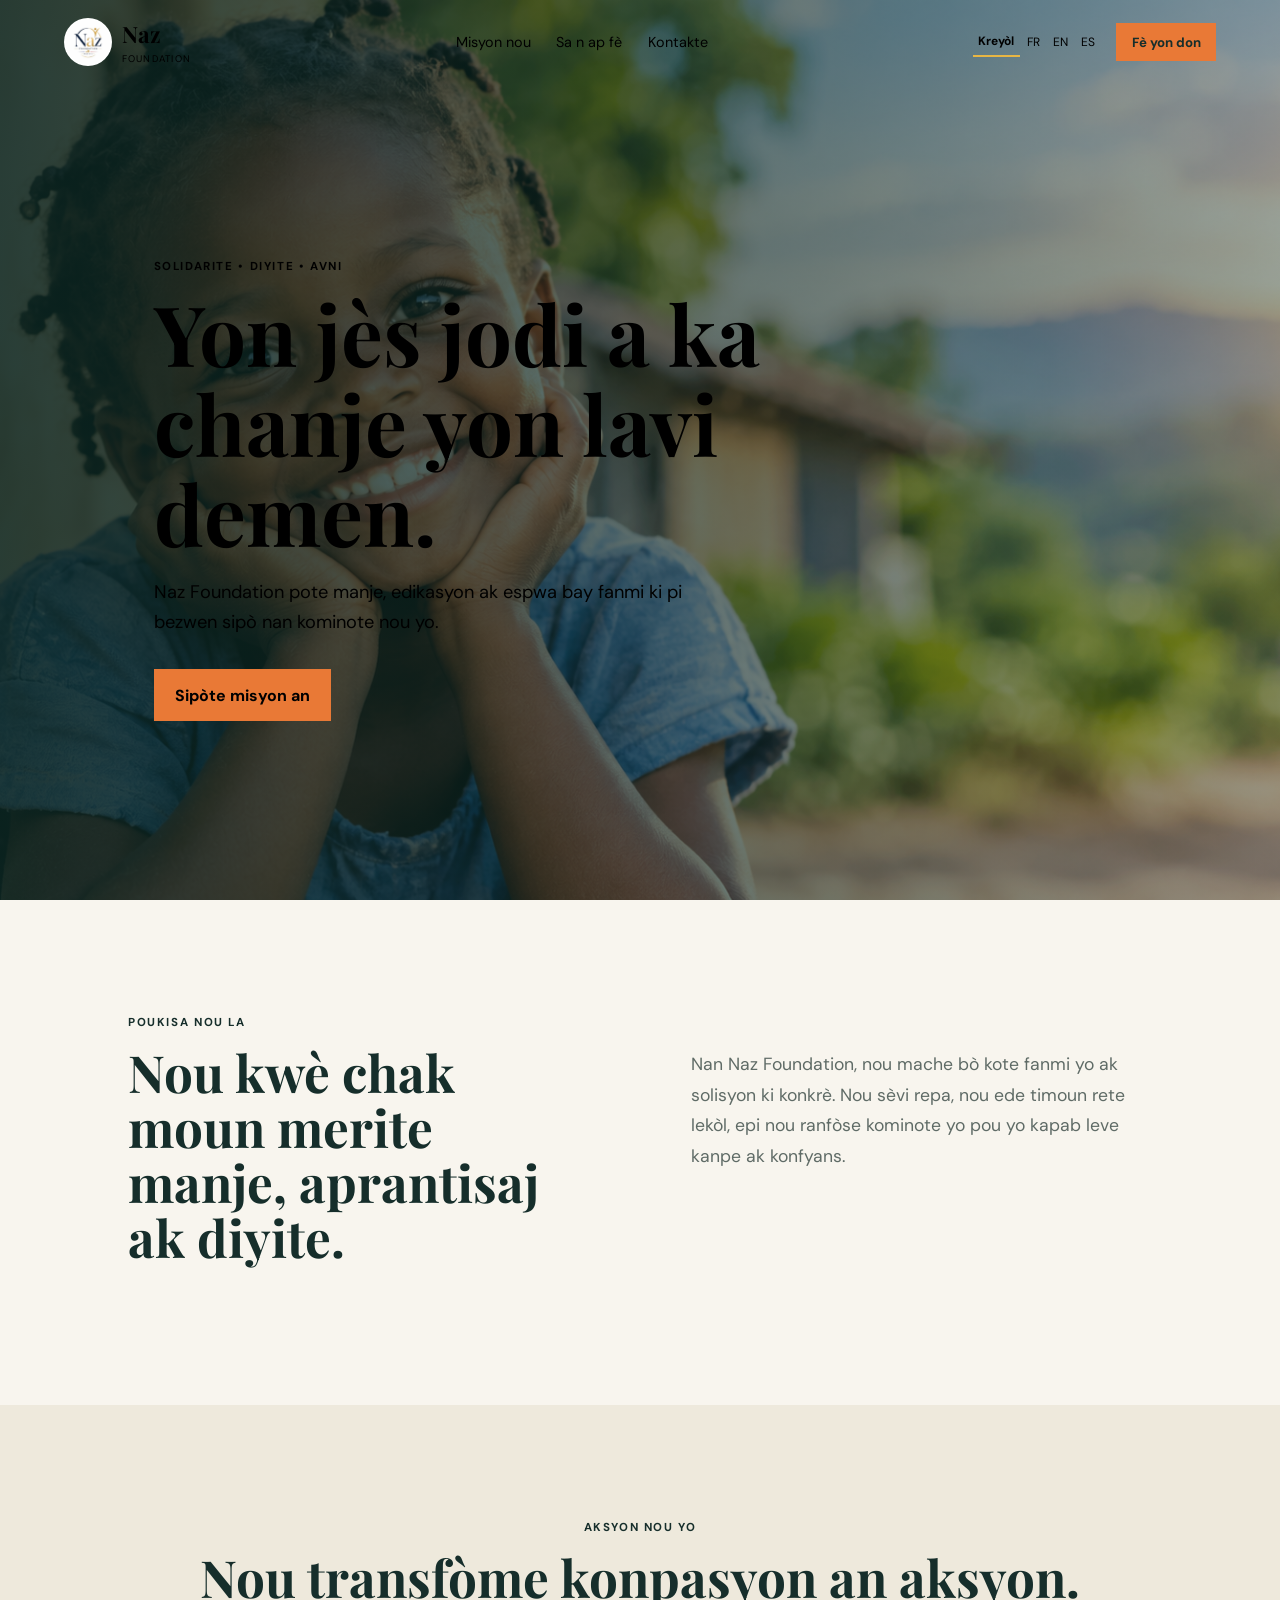
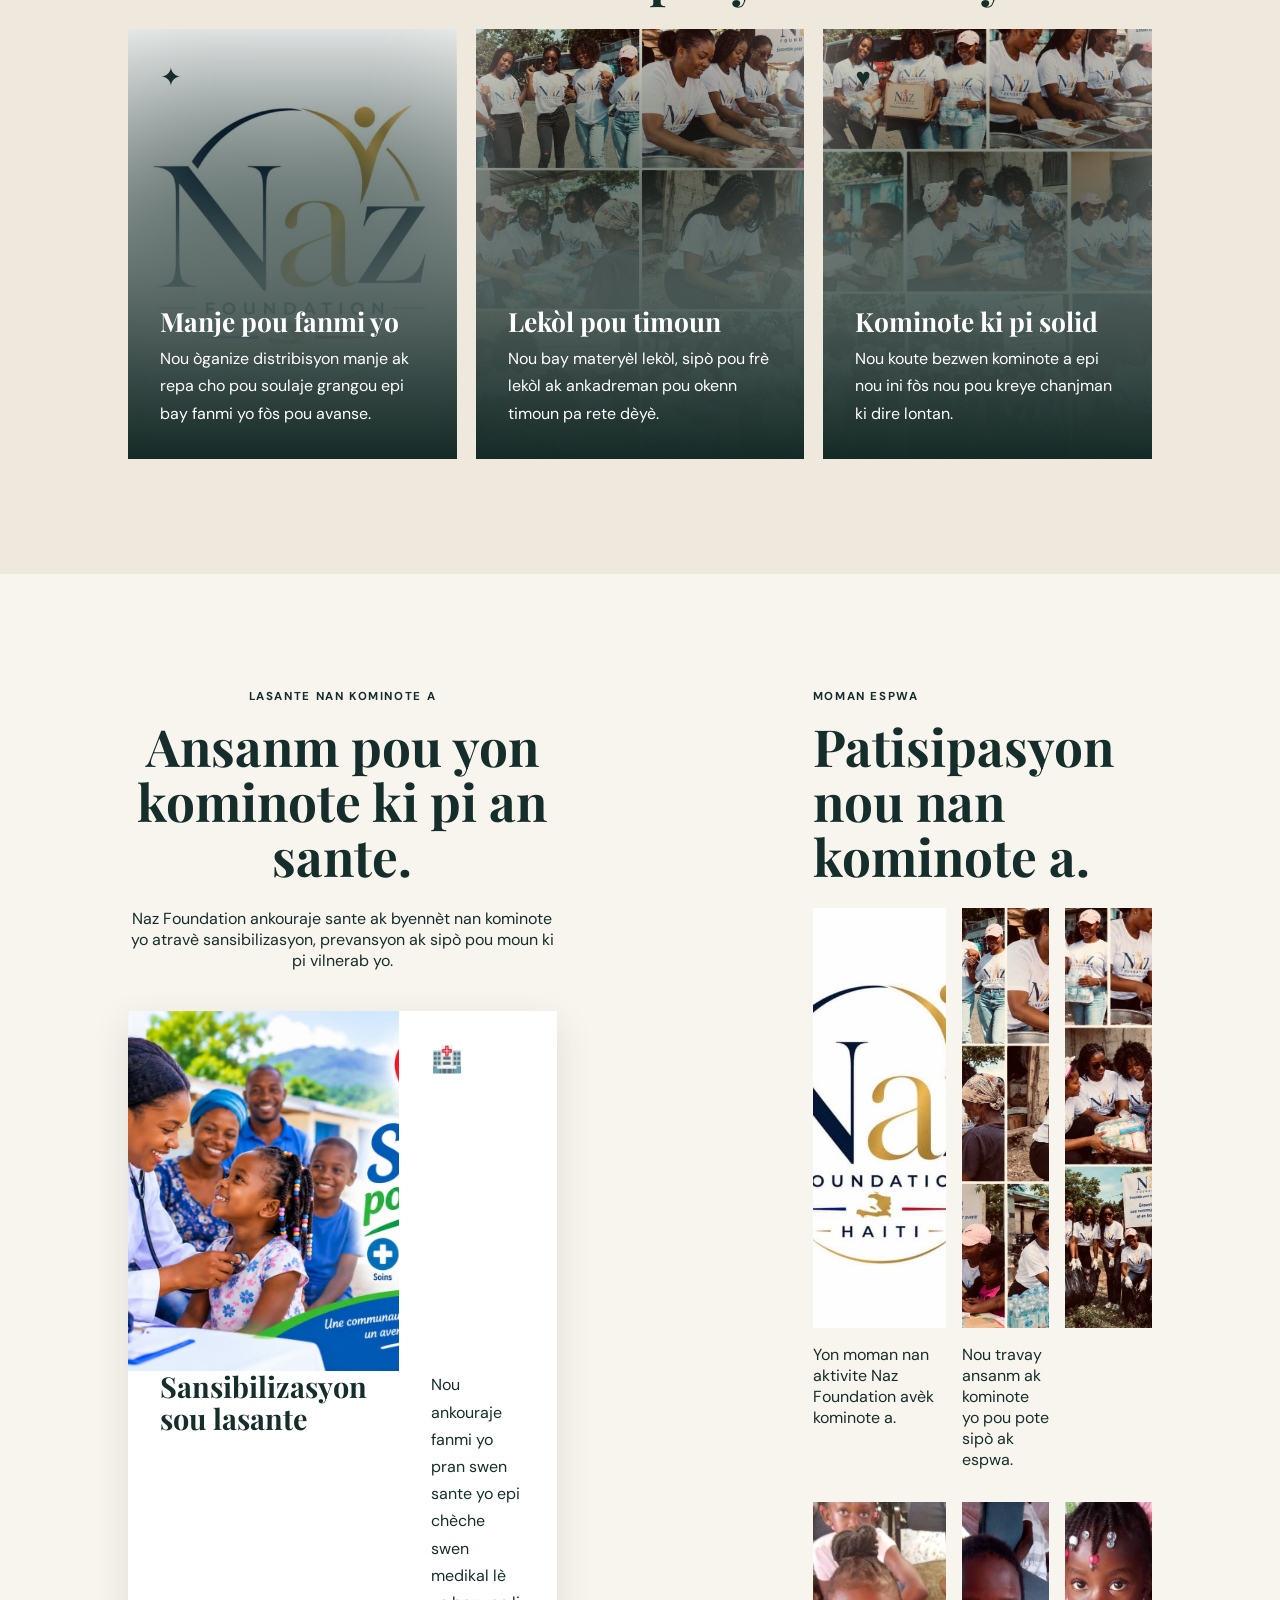
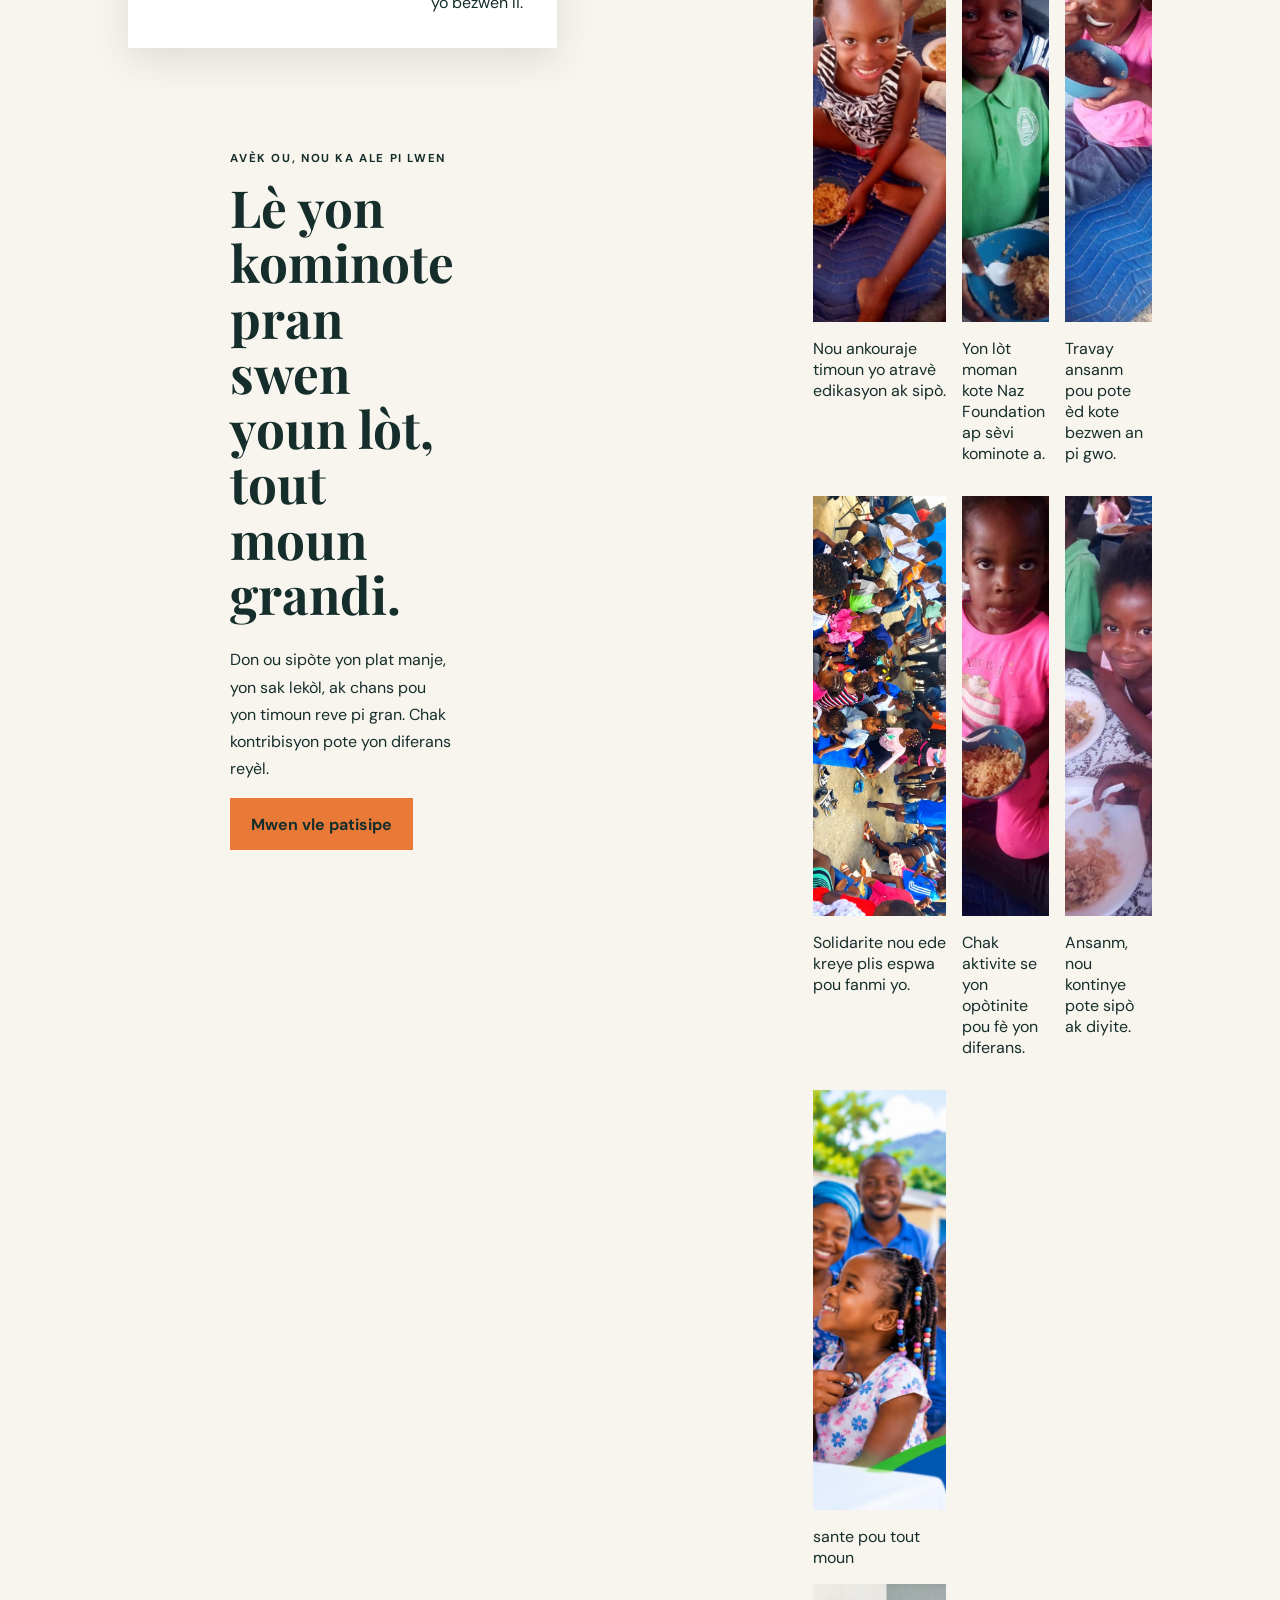
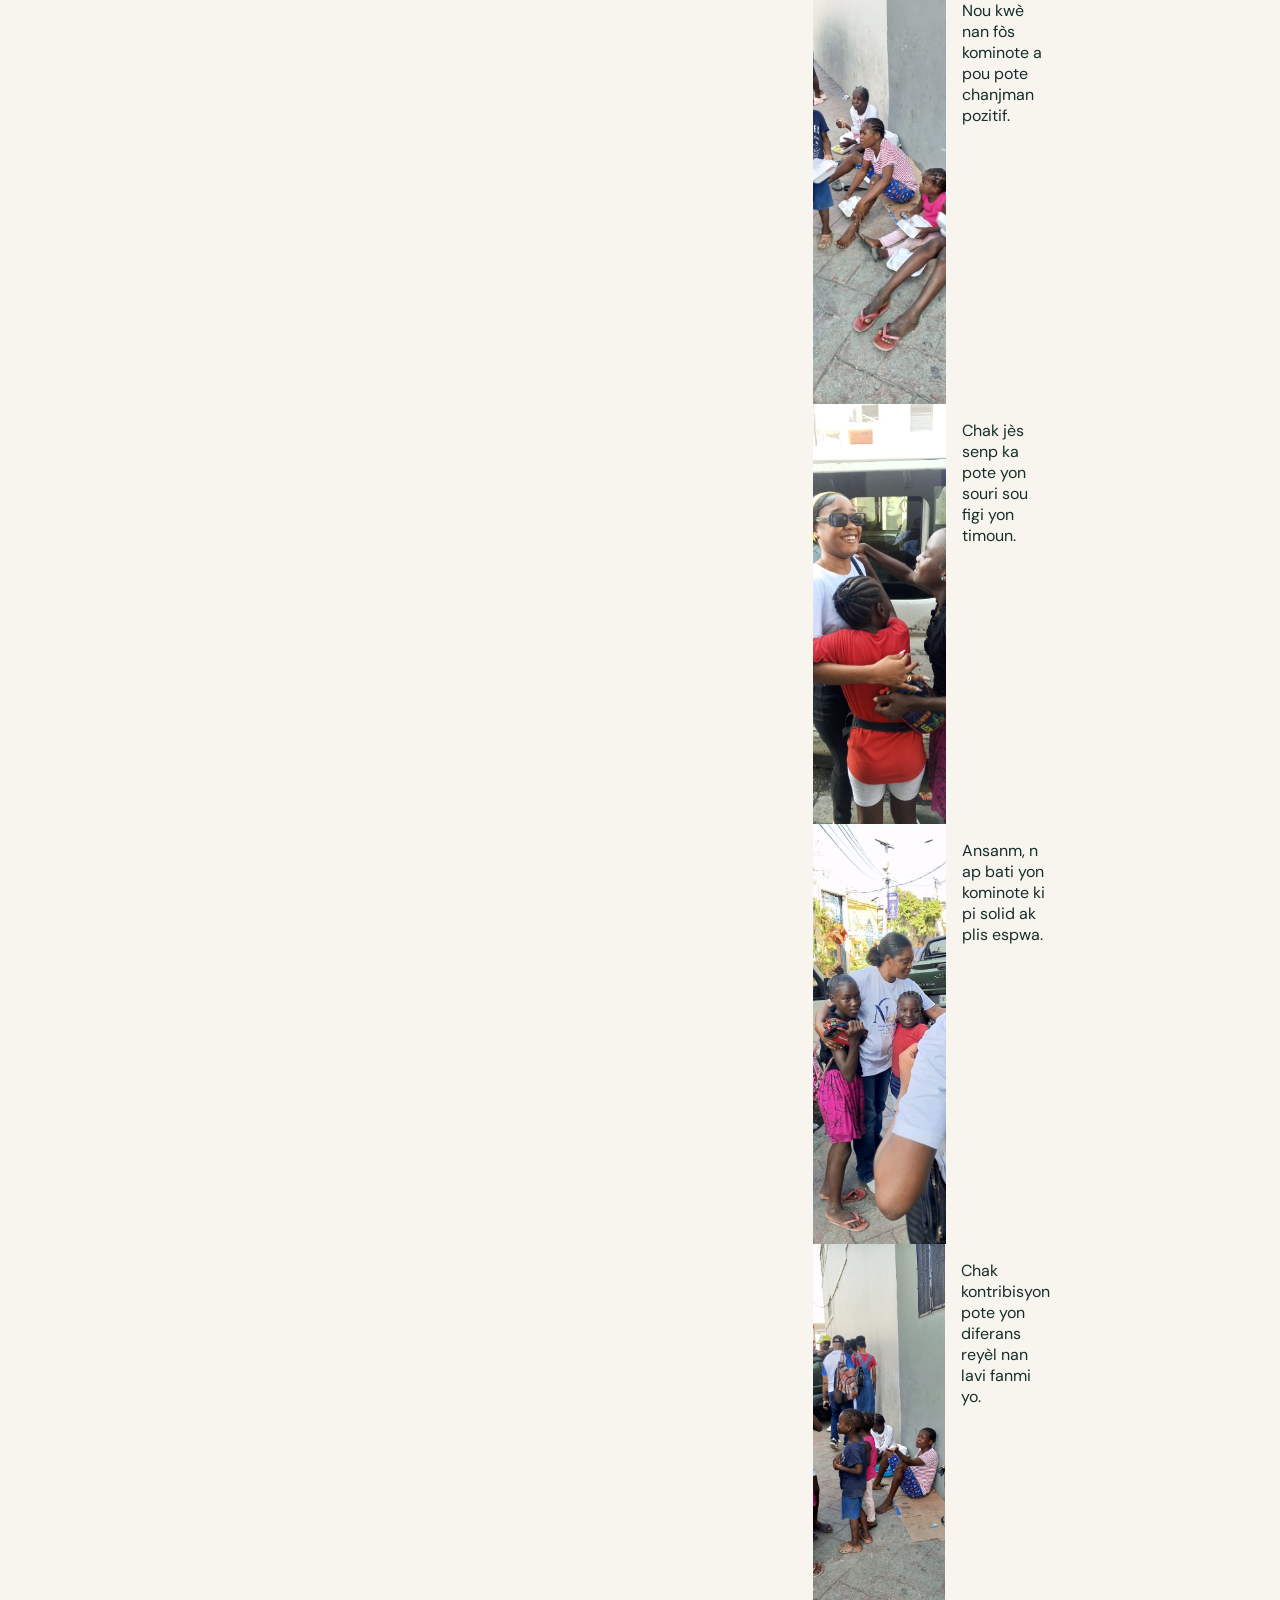
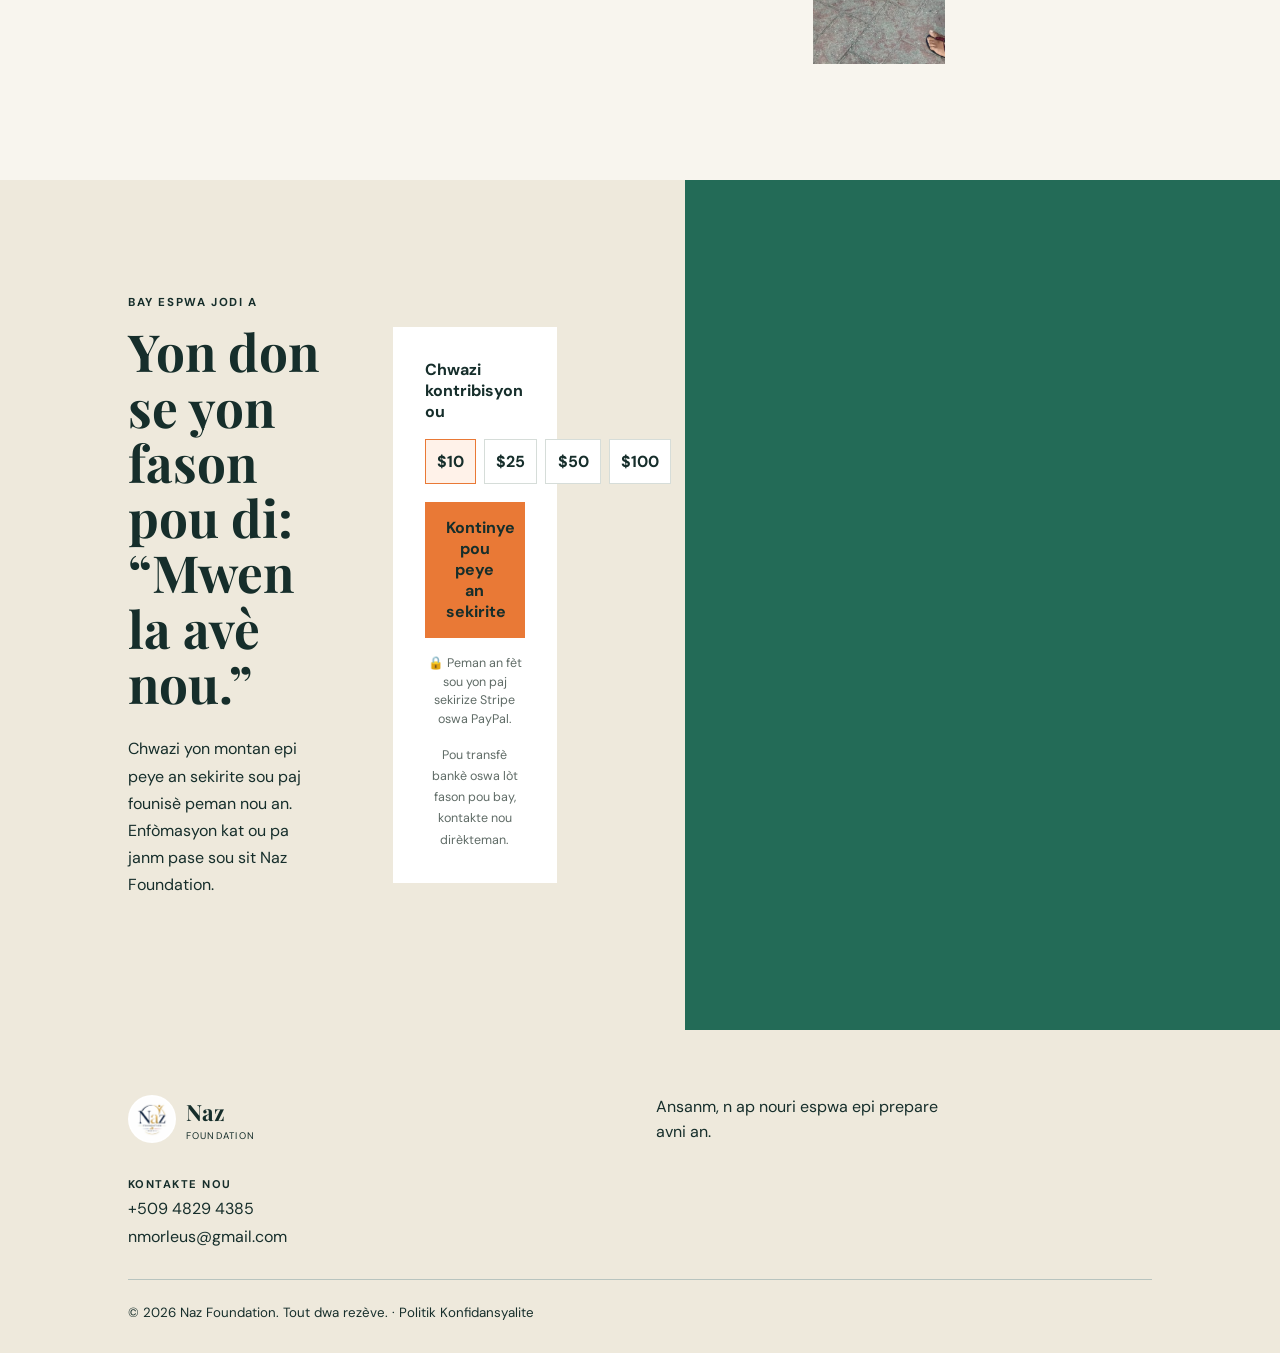
==== commit 6308143b: "update" ====
--- a/ga/index.html
+++ b/ga/index.html
@@ -362,6 +362,7 @@
         <div>
           <img
             src="naz\site-images\PHOTO-2026-09-17-23-05-06.jpg"
+            class="photo-special"
             alt="Yon lòt moman pandan aktivite Naz Foundation"
           >
 
@@ -379,7 +380,7 @@
           >
 
           <p data-i18n="galleryDesc9">
-            Ansèyman, solidarite ak espwa pou yon pi bon demen.
+            sante pou tout moun
           </p>
         </div>
 
@@ -389,7 +390,7 @@
             src="site-images/jn.jpeg"
             alt="Naz Foundation ak timoun yo"
         >
-        <p data-i18n="galleryDesc10">
+        <p data-i18n="communityBelief">
           Nou kwè nan fòs kominote a pou pote chanjman pozitif.
       </div>
       <div>
@@ -397,7 +398,7 @@
             src="site-images/jnjn.jpeg"
             alt="Naz Foundation ak timoun yo"
         >
-        <p data-i18n="galleryDesc11">
+        <p data-i18n="photo2Desc">
           Chak jès senp ka pote yon souri sou figi yon timoun.
       </div>
 
@@ -406,7 +407,7 @@
             src="site-images/pap.jpeg"
             alt="Naz Foundation ak timoun yo"
         >
-        <p data-i18n="galleryDesc12">
+        <p data-i18n="photo3Desc">
           Ansanm, n ap bati yon kominote ki pi solid ak plis espwa.
       </div>
       <div>
@@ -414,7 +415,7 @@
             src="site-images/sr.jpeg"
             alt="Naz Foundation ak timoun yo"
         >
-        <p data-i18n="galleryDesc13">
+        <p data-i18n="photo4Desc">
           Chak kontribisyon pote yon diferans reyèl nan lavi fanmi yo.
 
     </section>
--- a/ga/styles.css
+++ b/ga/styles.css
@@ -1023,6 +1023,11 @@
   .gallery {
     grid-template-columns: 1fr;
     gap: 24px;
+    .photo-special {
+      object-fit:contain;
+      width: 100%;
+      height: 100%;
+    }
   }
 
   .gallery img {
